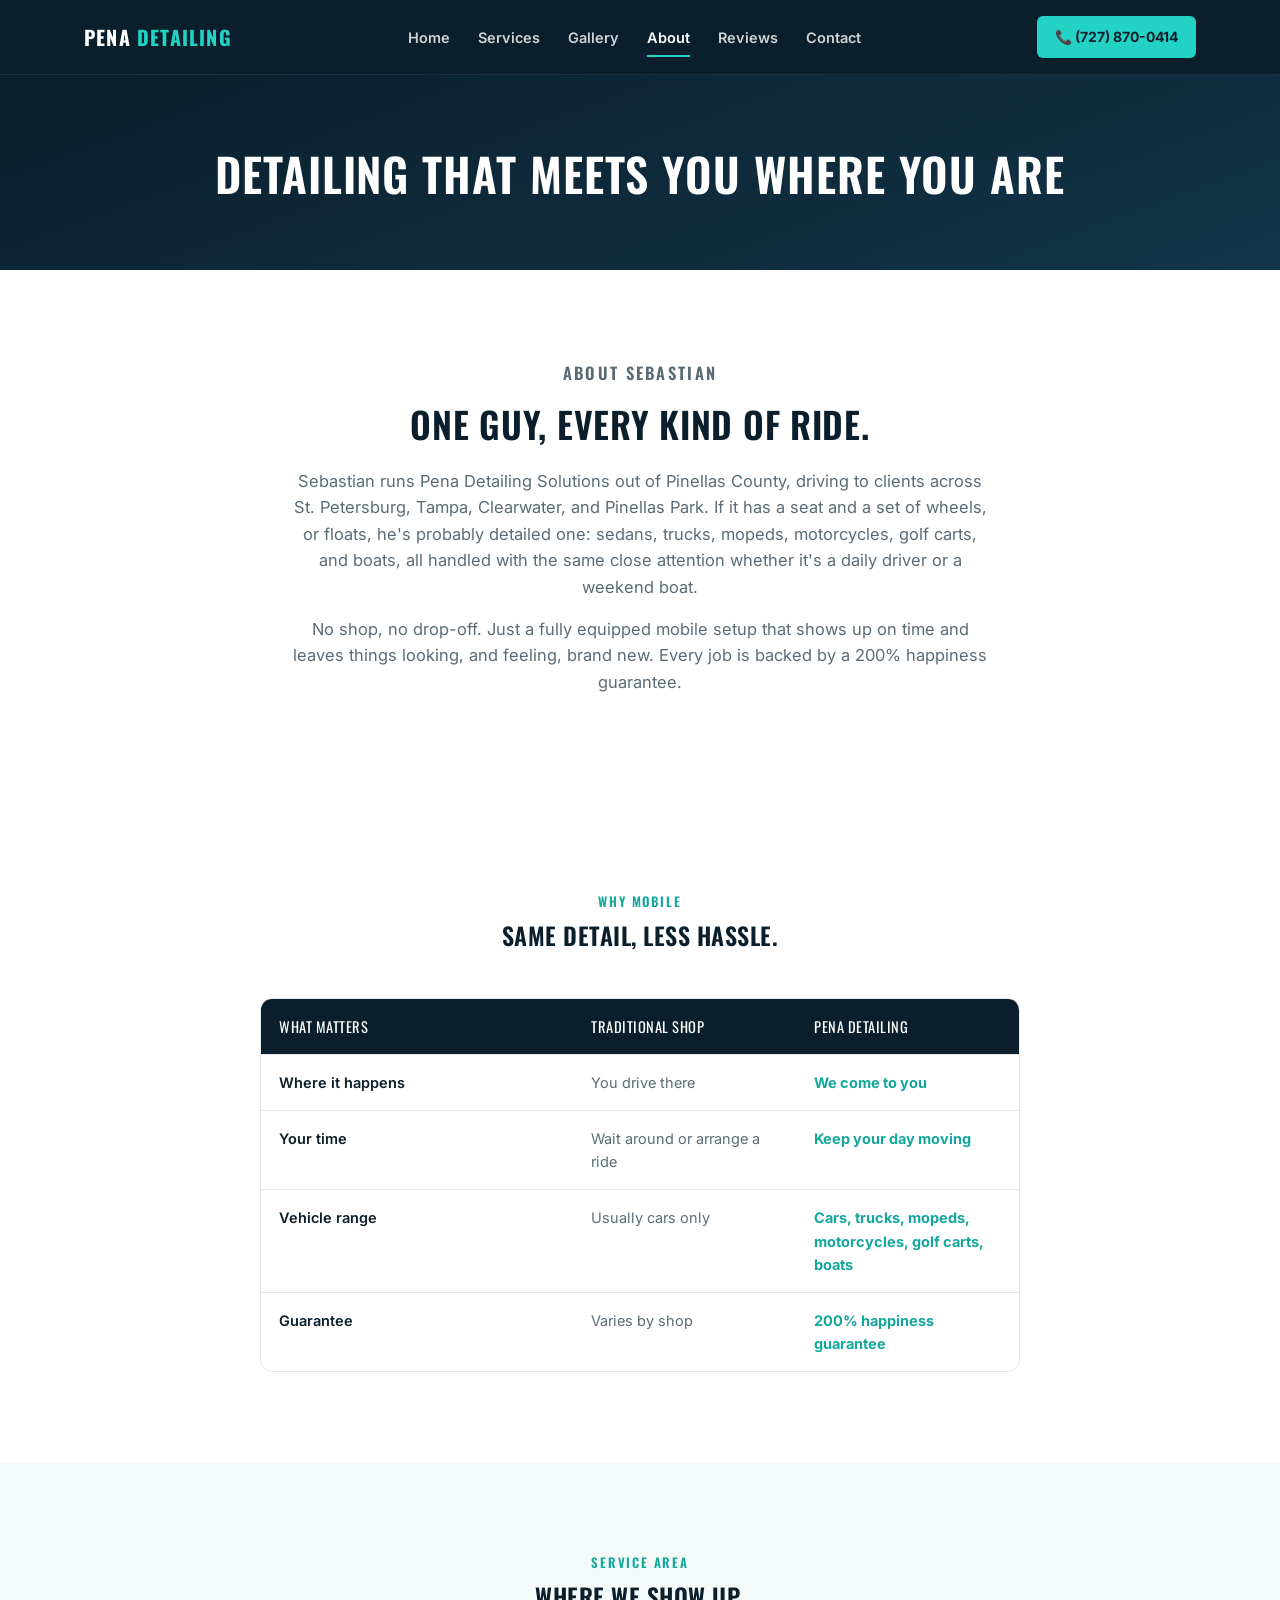
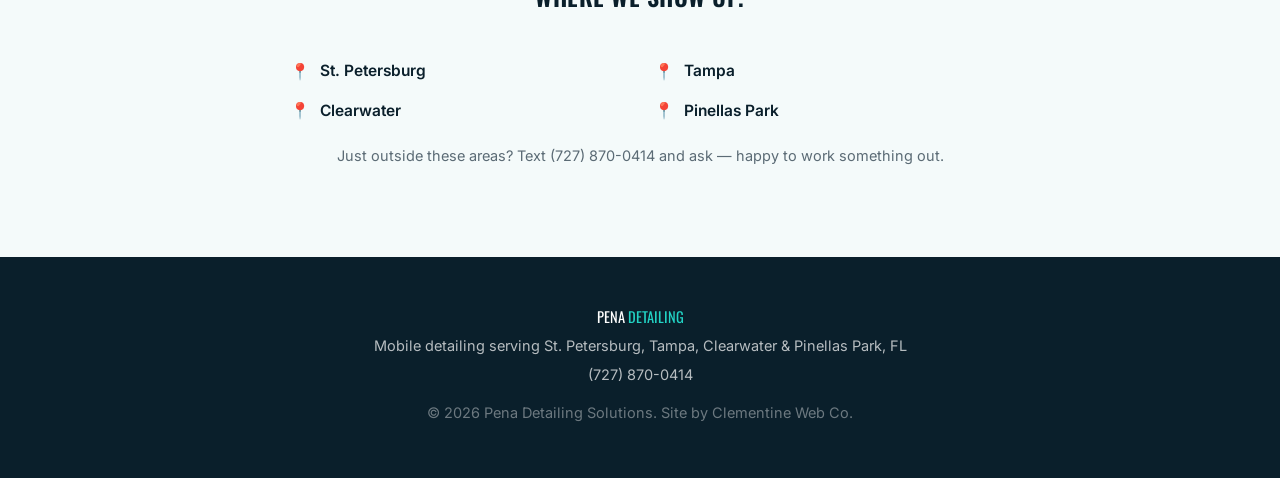
==== about.html @ 32591153 "Rebuild as full multi-page site with instant estimate tool Raised the bar since Sebastian already ha" ====
<!DOCTYPE html>
<html lang="en">
<head>
  <meta charset="UTF-8">
  <meta name="viewport" content="width=device-width, initial-scale=1.0">
  <title>About Sebastian | Pena Detailing Solutions</title>
  <meta name="description" content="Mobile detailing across Pinellas County — cars, trucks, mopeds, motorcycles, golf carts, and boats, detailed wherever they sit.">

  <link rel="icon" href="data:,">
  <link rel="preconnect" href="https://fonts.googleapis.com">
  <link rel="preconnect" href="https://fonts.gstatic.com" crossorigin>
  <link href="https://fonts.googleapis.com/css2?family=Oswald:wght@500;600;700&family=Inter:wght@400;500;600;700&display=swap" rel="stylesheet">
  <link rel="stylesheet" href="styles.css">
</head>
<body>

  <header class="nav">
    <div class="nav__inner">
      <a href="index.html" class="nav__logo">PENA <span>DETAILING</span></a>
      <nav class="nav__links" id="navLinks">
        <a href="index.html">Home</a>
        <a href="services.html">Services</a>
        <a href="gallery.html">Gallery</a>
        <a href="about.html">About</a>
        <a href="reviews.html">Reviews</a>
        <a href="contact.html">Contact</a>
      </nav>
      <a href="tel:7278700414" class="btn btn--nav nav__cta">📞 (727) 870-0414</a>
      <button class="nav__toggle" id="navToggle" aria-label="Toggle menu" aria-expanded="false">☰</button>
    </div>
  </header>

  <main>

    <section class="page-hero">
      <h1>Detailing That Meets You Where You Are</h1>
    </section>

    <section class="about reveal">
      <div class="about__inner">
        <p class="eyebrow">About Sebastian</p>
        <h2>One guy, every kind of ride.</h2>
        <p>Sebastian runs Pena Detailing Solutions out of Pinellas County, driving to clients across St. Petersburg, Tampa, Clearwater, and Pinellas Park. If it has a seat and a set of wheels, or floats, he's probably detailed one: sedans, trucks, mopeds, motorcycles, golf carts, and boats, all handled with the same close attention whether it's a daily driver or a weekend boat.</p>
        <p>No shop, no drop-off. Just a fully equipped mobile setup that shows up on time and leaves things looking, and feeling, brand new. Every job is backed by a 200% happiness guarantee.</p>
      </div>
    </section>

    <section class="services reveal">
      <div class="section__head">
        <p class="eyebrow">Why Mobile</p>
        <h2>Same detail, less hassle.</h2>
      </div>
      <div class="compare">
        <div class="compare-row head">
          <div>What matters</div>
          <div>Traditional shop</div>
          <div>Pena Detailing</div>
        </div>
        <div class="compare-row">
          <div>Where it happens</div>
          <div>You drive there</div>
          <div>We come to you</div>
        </div>
        <div class="compare-row">
          <div>Your time</div>
          <div>Wait around or arrange a ride</div>
          <div>Keep your day moving</div>
        </div>
        <div class="compare-row">
          <div>Vehicle range</div>
          <div>Usually cars only</div>
          <div>Cars, trucks, mopeds, motorcycles, golf carts, boats</div>
        </div>
        <div class="compare-row">
          <div>Guarantee</div>
          <div>Varies by shop</div>
          <div>200% happiness guarantee</div>
        </div>
      </div>
    </section>

    <section class="how reveal">
      <div class="section__head">
        <p class="eyebrow">Service Area</p>
        <h2>Where we show up.</h2>
      </div>
      <div class="area-grid">
        <div class="area-item"><span class="pin">📍</span> St. Petersburg</div>
        <div class="area-item"><span class="pin">📍</span> Tampa</div>
        <div class="area-item"><span class="pin">📍</span> Clearwater</div>
        <div class="area-item"><span class="pin">📍</span> Pinellas Park</div>
      </div>
      <p style="text-align:center; margin-top:20px; color:var(--muted); font-size:14.5px;">Just outside these areas? Text (727) 870-0414 and ask — happy to work something out.</p>
    </section>

  </main>

  <footer class="footer">
    <div class="footer__inner">
      <p class="footer__logo">PENA <span>DETAILING</span></p>
      <p>Mobile detailing serving St. Petersburg, Tampa, Clearwater &amp; Pinellas Park, FL</p>
      <p><a href="tel:7278700414">(727) 870-0414</a></p>
      <p class="footer__fine">© 2026 Pena Detailing Solutions. Site by Clementine Web Co.</p>
    </div>
  </footer>

  <a href="tel:7278700414" class="sticky-call">📞 Call or Text (727) 870-0414</a>

  <script src="script.js"></script>
</body>
</html>
---- styles.css ----
:root {
  --navy: #0A1F2B;
  --navy-2: #0F2C3D;
  --navy-3: #123449;
  --aqua: #22D3C5;
  --aqua-dark: #14A89D;
  --white: #FFFFFF;
  --ink: #0A1F2B;
  --muted: #5B6B75;
  --line: rgba(10, 31, 43, 0.1);

  --font-display: 'Oswald', sans-serif;
  --font-body: 'Inter', sans-serif;
}

* { box-sizing: border-box; margin: 0; padding: 0; }

html { scroll-behavior: smooth; }

body {
  font-family: var(--font-body);
  color: var(--ink);
  background: var(--white);
  line-height: 1.6;
  -webkit-font-smoothing: antialiased;
}

h1, h2, h3 {
  font-family: var(--font-display);
  font-weight: 600;
  text-transform: uppercase;
  letter-spacing: 0.02em;
  line-height: 1.15;
}

a { color: inherit; text-decoration: none; }

.eyebrow {
  font-family: var(--font-display);
  font-weight: 600;
  letter-spacing: 0.14em;
  text-transform: uppercase;
  font-size: 13px;
  color: var(--aqua-dark);
  margin-bottom: 10px;
}

.section__head { max-width: 640px; margin: 0 auto 48px; text-align: center; }
.section__sub { color: var(--muted); font-size: 16px; margin-top: 12px; }
.placeholder-flag { font-style: italic; opacity: 0.85; }

/* Buttons */
.btn {
  display: inline-flex;
  align-items: center;
  justify-content: center;
  gap: 8px;
  padding: 14px 26px;
  border-radius: 6px;
  font-weight: 700;
  font-size: 15px;
  transition: transform 0.15s ease, box-shadow 0.15s ease, background 0.15s ease;
  white-space: nowrap;
}
.btn--primary { background: var(--aqua); color: var(--navy); }
.btn--primary:hover { background: var(--aqua-dark); transform: translateY(-1px); }
.btn--ghost { background: transparent; color: var(--white); border: 1.5px solid rgba(255,255,255,0.5); }
.btn--ghost:hover { border-color: var(--white); }
.btn--large { padding: 18px 32px; font-size: 17px; width: 100%; }
.btn--nav { background: var(--aqua); color: var(--navy); padding: 10px 18px; font-size: 14px; }
.btn--nav:hover { background: var(--aqua-dark); }

/* Nav */
.nav {
  position: sticky; top: 0; z-index: 100;
  background: var(--navy);
  border-bottom: 1px solid rgba(255,255,255,0.08);
}
.nav__inner {
  max-width: 1160px; margin: 0 auto; padding: 16px 24px;
  display: flex; align-items: center; justify-content: space-between; gap: 24px;
}
.nav__logo {
  font-family: var(--font-display); font-weight: 700; letter-spacing: 0.06em;
  color: var(--white); font-size: 20px;
}
.nav__logo span { color: var(--aqua); }
.nav__links { display: flex; gap: 28px; font-weight: 600; font-size: 14.5px; }
.nav__links a { color: rgba(255,255,255,0.8); position: relative; padding: 4px 0; }
.nav__links a:hover { color: var(--white); }
.nav__links a.is-active { color: var(--white); }
.nav__links a.is-active::after {
  content: ''; position: absolute; left: 0; right: 0; bottom: -4px; height: 2px; background: var(--aqua);
}
.nav__toggle {
  display: none; background: none; border: none; color: var(--white); font-size: 26px;
  line-height: 1; cursor: pointer;
}

@media (max-width: 820px) {
  .nav__links {
    position: absolute; top: 100%; left: 0; right: 0; background: var(--navy);
    flex-direction: column; gap: 0; max-height: 0; overflow: hidden;
    transition: max-height 0.25s ease; border-bottom: 1px solid rgba(255,255,255,0.08);
  }
  .nav__links.open { max-height: 320px; }
  .nav__links a { padding: 16px 24px; border-top: 1px solid rgba(255,255,255,0.06); }
  .nav__toggle { display: block; }
  .nav__cta { display: none; }
}

/* Mobile sticky call bar */
.sticky-call {
  display: none;
}
@media (max-width: 820px) {
  .sticky-call {
    display: flex; position: fixed; bottom: 0; left: 0; right: 0; z-index: 90;
    background: var(--aqua); color: var(--navy); padding: 14px;
    align-items: center; justify-content: center; gap: 8px;
    font-family: var(--font-display); font-weight: 600; letter-spacing: 0.03em;
    box-shadow: 0 -6px 20px rgba(0,0,0,0.15);
  }
  body { padding-bottom: 58px; }
}

/* Hero */
.hero {
  background: linear-gradient(160deg, var(--navy) 0%, var(--navy-3) 100%);
  color: var(--white);
  padding: 100px 24px 90px;
  text-align: center;
}
.hero__inner { max-width: 780px; margin: 0 auto; }
.hero h1 { font-size: clamp(34px, 5.5vw, 58px); margin-bottom: 20px; }
.hero__sub { font-size: 18px; color: rgba(255,255,255,0.78); max-width: 620px; margin: 0 auto 34px; }
.hero__actions { display: flex; gap: 16px; justify-content: center; flex-wrap: wrap; margin-bottom: 26px; }
.hero__note { font-size: 14px; color: rgba(255,255,255,0.55); }

/* Services */
.services { padding: 90px 24px; max-width: 1160px; margin: 0 auto; }
.service-grid {
  display: grid; grid-template-columns: repeat(3, 1fr); gap: 24px;
}
.service-card {
  border: 1px solid var(--line); border-radius: 10px; padding: 32px 26px;
  transition: box-shadow 0.15s ease, transform 0.15s ease;
}
.service-card:hover { box-shadow: 0 12px 32px rgba(10,31,43,0.08); transform: translateY(-3px); }
.service-card__icon { font-size: 32px; display: block; margin-bottom: 14px; }
.service-card h3 { font-size: 20px; margin-bottom: 10px; }
.service-card p { color: var(--muted); font-size: 15px; margin-bottom: 14px; }
.service-card__price {
  font-family: var(--font-display); font-weight: 600; color: var(--aqua-dark);
  font-size: 18px; margin: 0; text-transform: none; letter-spacing: 0;
}

@media (max-width: 860px) {
  .service-grid { grid-template-columns: repeat(2, 1fr); }
}
@media (max-width: 560px) {
  .service-grid { grid-template-columns: 1fr; }
}

/* How it works */
.how { background: #F4FAFA; padding: 90px 24px; }
.how-grid {
  max-width: 1000px; margin: 0 auto;
  display: grid; grid-template-columns: repeat(3, 1fr); gap: 36px; text-align: center;
}
.how-step__num {
  display: inline-block; font-family: var(--font-display); font-size: 15px;
  color: var(--white); background: var(--navy); border-radius: 50%;
  width: 36px; height: 36px; line-height: 36px; margin-bottom: 16px;
}
.how-step h3 { font-size: 19px; margin-bottom: 10px; }
.how-step p { color: var(--muted); font-size: 15px; }

@media (max-width: 720px) {
  .how-grid { grid-template-columns: 1fr; }
}

/* Gallery */
.gallery { padding: 90px 24px; max-width: 1160px; margin: 0 auto; }
.gallery-grid { display: grid; grid-template-columns: repeat(4, 1fr); gap: 18px; }
.gallery-tile {
  aspect-ratio: 4/5; border-radius: 10px;
  background: repeating-linear-gradient(135deg, var(--navy-2), var(--navy-2) 12px, var(--navy-3) 12px, var(--navy-3) 24px);
  display: flex; align-items: flex-end; padding: 16px;
}
.gallery-tile span {
  color: rgba(255,255,255,0.75); font-size: 13px; font-weight: 600;
  background: rgba(10,31,43,0.55); padding: 6px 10px; border-radius: 4px;
}

@media (max-width: 860px) {
  .gallery-grid { grid-template-columns: repeat(2, 1fr); }
}

/* Reviews */
.reviews { background: var(--navy); color: var(--white); padding: 90px 24px; }
.reviews .section__sub { color: rgba(255,255,255,0.7); }
.rating-row {
  display: flex; gap: 14px; justify-content: center; flex-wrap: wrap; margin-bottom: 48px;
}
.rating-pill {
  border: 1px solid rgba(255,255,255,0.2); border-radius: 999px;
  padding: 10px 20px; font-size: 14px; color: rgba(255,255,255,0.85);
}
.rating-pill strong { color: var(--aqua); margin-right: 6px; }
.review-grid {
  max-width: 1100px; margin: 0 auto;
  display: grid; grid-template-columns: repeat(3, 1fr); gap: 24px;
}
.review {
  background: rgba(255,255,255,0.05); border: 1px solid rgba(255,255,255,0.1);
  border-radius: 10px; padding: 28px;
}
.review--featured { border-color: var(--aqua); background: rgba(34,211,197,0.08); }
.review p { font-size: 15.5px; margin-bottom: 16px; color: rgba(255,255,255,0.9); }
.review cite { font-size: 13.5px; color: rgba(255,255,255,0.55); font-style: normal; }

@media (max-width: 860px) {
  .review-grid { grid-template-columns: 1fr; }
}

/* About */
.about { padding: 90px 24px; }
.about__inner { max-width: 700px; margin: 0 auto; text-align: center; }
.about h2 { margin-bottom: 24px; font-size: clamp(26px, 4vw, 36px); }
.about p { color: var(--muted); font-size: 16.5px; margin-bottom: 16px; }

/* Contact */
.contact { background: #F4FAFA; padding: 90px 24px; }
.contact__inner { max-width: 720px; margin: 0 auto; text-align: center; }
.contact__grid { display: flex; flex-direction: column; gap: 24px; align-items: center; margin-top: 36px; }

.quote-form {
  width: 100%; max-width: 480px; text-align: left;
  background: var(--white); border: 1px solid var(--line); border-radius: 10px;
  padding: 28px; display: flex; flex-direction: column; gap: 14px;
}
.form-row { display: flex; gap: 12px; }
.quote-form input, .quote-form select, .quote-form textarea {
  width: 100%; padding: 12px 14px; border: 1px solid var(--line); border-radius: 6px;
  font-family: var(--font-body); font-size: 15px; color: var(--ink);
}
.quote-form input:focus, .quote-form select:focus, .quote-form textarea:focus {
  outline: none; border-color: var(--aqua-dark);
}
.form-note { font-size: 12.5px; color: var(--muted); text-align: center; }

@media (max-width: 520px) {
  .form-row { flex-direction: column; }
}

/* Footer */
.footer { background: var(--navy); color: rgba(255,255,255,0.7); padding: 48px 24px; text-align: center; }
.footer__logo { font-family: var(--font-display); font-size: 20px; color: var(--white); margin-bottom: 12px; }
.footer__logo span { color: var(--aqua); }
.footer p { margin-bottom: 6px; font-size: 14.5px; }
.footer__fine { font-size: 12.5px; color: rgba(255,255,255,0.4); margin-top: 14px; }

/* Scroll reveal */
.reveal { opacity: 0; transform: translateY(18px); transition: opacity 0.6s ease, transform 0.6s ease; }
.reveal.is-visible { opacity: 1; transform: none; }

/* Interior page hero (Services / Gallery / About / Reviews / Contact) */
.page-hero {
  background: linear-gradient(160deg, var(--navy) 0%, var(--navy-3) 100%);
  color: var(--white); padding: 72px 24px 56px; text-align: center;
}
.page-hero h1 { font-size: clamp(30px, 4.5vw, 46px); margin-bottom: 14px; }
.page-hero p { color: rgba(255,255,255,0.75); max-width: 560px; margin: 0 auto; font-size: 16.5px; }

/* Home page section links ("See all X") */
.section__link {
  display: inline-block; margin-top: 8px; font-weight: 700; font-size: 14.5px;
  color: var(--aqua-dark); border-bottom: 2px solid transparent;
}
.section__link:hover { border-color: var(--aqua-dark); }

/* Trust badges row (home hero) */
.badge-row { display: flex; gap: 12px; justify-content: center; flex-wrap: wrap; margin-top: 10px; }
.badge-pill {
  border: 1px solid rgba(255,255,255,0.25); border-radius: 999px; padding: 8px 16px;
  font-size: 13.5px; color: rgba(255,255,255,0.85);
}
.badge-pill strong { color: var(--aqua); }

/* Vehicle icon strip (home) */
.vehicle-strip {
  max-width: 1000px; margin: 0 auto; display: flex; justify-content: center;
  gap: 10px; flex-wrap: wrap;
}
.vehicle-chip {
  display: flex; align-items: center; gap: 8px; border: 1px solid var(--line);
  border-radius: 999px; padding: 10px 18px; font-weight: 600; font-size: 14.5px;
  background: var(--white);
}
.vehicle-chip span.emoji { font-size: 18px; }

/* Instant estimate widget */
.estimator {
  max-width: 620px; margin: 40px auto 0; background: var(--white);
  border: 1px solid var(--line); border-radius: 14px; padding: 32px;
  box-shadow: 0 20px 50px rgba(10,31,43,0.08);
}
.estimator h3 { font-size: 19px; margin-bottom: 6px; text-transform: none; letter-spacing: 0; }
.estimator__sub { color: var(--muted); font-size: 14.5px; margin-bottom: 20px; }
.estimator__row { display: flex; gap: 12px; flex-wrap: wrap; }
.estimator select, .estimator input {
  flex: 1; min-width: 160px; padding: 12px 14px; border: 1px solid var(--line);
  border-radius: 6px; font-family: var(--font-body); font-size: 15px; color: var(--ink);
}
.estimator__result {
  margin-top: 18px; padding: 18px; border-radius: 8px; background: #F4FAFA;
  border: 1px dashed var(--aqua-dark); font-size: 15px; min-height: 24px;
}
.estimator__result strong { font-family: var(--font-display); color: var(--aqua-dark); font-size: 20px; }

@media (max-width: 480px) {
  .estimator__row { flex-direction: column; }
}

/* Why mobile comparison table */
.compare { max-width: 760px; margin: 0 auto; border: 1px solid var(--line); border-radius: 12px; overflow: hidden; }
.compare-row { display: grid; grid-template-columns: 1.4fr 1fr 1fr; }
.compare-row + .compare-row { border-top: 1px solid var(--line); }
.compare-row > div { padding: 16px 18px; font-size: 14.5px; }
.compare-row.head { background: var(--navy); color: var(--white); font-family: var(--font-display); text-transform: uppercase; letter-spacing: 0.04em; font-size: 13px; }
.compare-row:not(.head) > div:first-child { font-weight: 600; color: var(--ink); }
.compare-row:not(.head) > div:nth-child(2) { color: var(--muted); }
.compare-row:not(.head) > div:nth-child(3) { color: var(--aqua-dark); font-weight: 700; }

@media (max-width: 620px) {
  .compare-row { grid-template-columns: 1fr; }
  .compare-row.head { display: none; }
  .compare-row:not(.head) { padding: 14px 18px 4px; display: block; }
  .compare-row:not(.head) > div { padding: 4px 0; }
  .compare-row:not(.head) > div:nth-child(2)::before { content: 'Traditional shop: '; font-weight: 600; color: var(--ink); }
  .compare-row:not(.head) > div:nth-child(3)::before { content: 'Pena Detailing: '; font-weight: 600; color: var(--ink); }
}

/* Service area list */
.area-grid {
  max-width: 700px; margin: 0 auto; display: grid; grid-template-columns: repeat(2, 1fr);
  gap: 14px 28px;
}
.area-item { display: flex; align-items: center; gap: 10px; font-weight: 600; font-size: 15.5px; }
.area-item .pin { color: var(--aqua-dark); font-size: 16px; }

@media (max-width: 520px) {
  .area-grid { grid-template-columns: 1fr; }
}

/* Services page: package rows */
.package {
  max-width: 900px; margin: 0 auto 20px; border: 1px solid var(--line); border-radius: 10px;
  padding: 26px 30px; display: flex; justify-content: space-between; align-items: center; gap: 20px; flex-wrap: wrap;
}
.package h3 { font-size: 19px; margin-bottom: 6px; text-transform: none; letter-spacing: 0; }
.package p { color: var(--muted); font-size: 14.5px; max-width: 480px; }
.package__price { font-family: var(--font-display); color: var(--aqua-dark); font-size: 22px; white-space: nowrap; }

/* FAQ */
.faq { max-width: 720px; margin: 0 auto; }
.faq-item { border-bottom: 1px solid var(--line); padding: 20px 0; }
.faq-item h3 { font-size: 16.5px; text-transform: none; letter-spacing: 0; margin-bottom: 8px; }
.faq-item p { color: var(--muted); font-size: 15px; }

/* Gallery page grouping */
.gallery-group-label {
  font-family: var(--font-display); text-transform: uppercase; letter-spacing: 0.06em;
  font-size: 14px; color: var(--muted); margin: 40px 0 16px; text-align: center;
}
.gallery-tile.has-video::before {
  content: '▶'; position: absolute; margin: auto; inset: 0; width: 44px; height: 44px;
  background: var(--aqua); color: var(--navy); border-radius: 50%; display: flex;
  align-items: center; justify-content: center; font-size: 15px;
}
.gallery-tile { position: relative; }
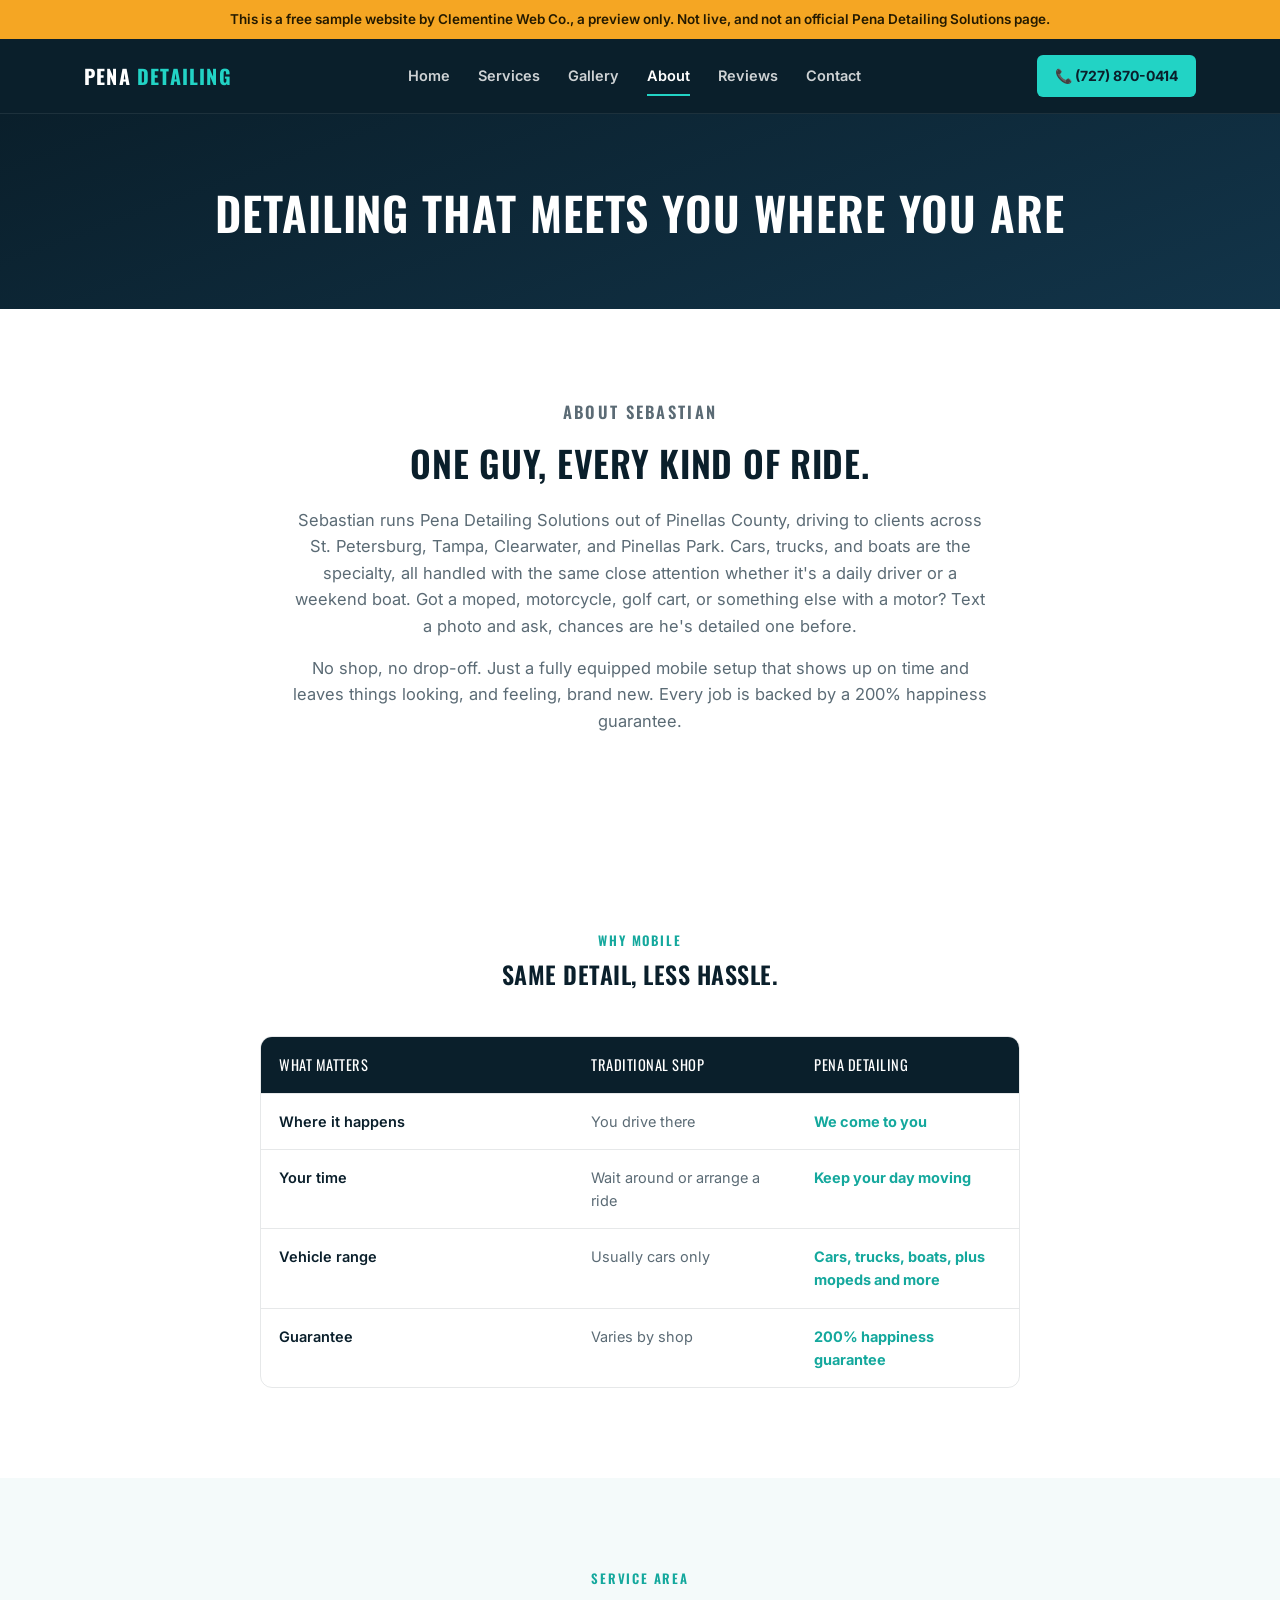
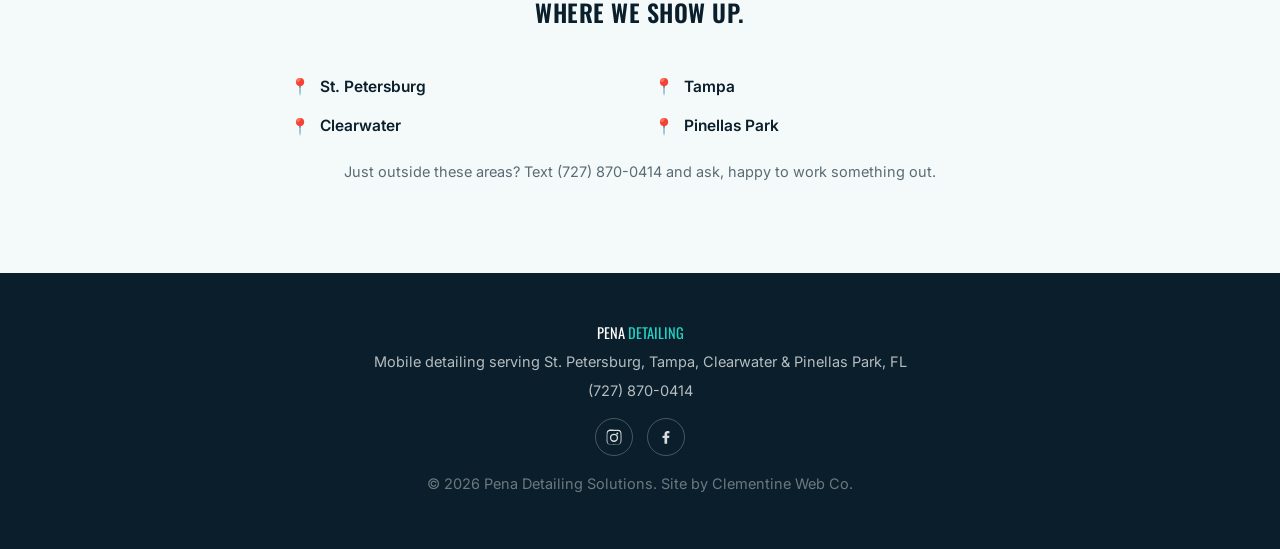
==== commit c64cb6f2: "Polish pass: real socials, bigger reviews, honest vehicle framing, no-email contact - Footer Instagr" ====
--- a/about.html
+++ b/about.html
@@ -4,7 +4,7 @@
   <meta charset="UTF-8">
   <meta name="viewport" content="width=device-width, initial-scale=1.0">
   <title>About Sebastian | Pena Detailing Solutions</title>
-  <meta name="description" content="Mobile detailing across Pinellas County — cars, trucks, mopeds, motorcycles, golf carts, and boats, detailed wherever they sit.">
+  <meta name="description" content="Mobile detailing across Pinellas County. Cars, trucks, and boats are the specialty, plus mopeds, motorcycles, golf carts, and more.">
 
   <link rel="icon" href="data:,">
   <link rel="preconnect" href="https://fonts.googleapis.com">
@@ -14,6 +14,7 @@
 </head>
 <body>
 
+  <div class="preview-banner">This is a free sample website by Clementine Web Co., a preview only. Not live, and not an official Pena Detailing Solutions page.</div>
   <header class="nav">
     <div class="nav__inner">
       <a href="index.html" class="nav__logo">PENA <span>DETAILING</span></a>
@@ -40,7 +41,7 @@
       <div class="about__inner">
         <p class="eyebrow">About Sebastian</p>
         <h2>One guy, every kind of ride.</h2>
-        <p>Sebastian runs Pena Detailing Solutions out of Pinellas County, driving to clients across St. Petersburg, Tampa, Clearwater, and Pinellas Park. If it has a seat and a set of wheels, or floats, he's probably detailed one: sedans, trucks, mopeds, motorcycles, golf carts, and boats, all handled with the same close attention whether it's a daily driver or a weekend boat.</p>
+        <p>Sebastian runs Pena Detailing Solutions out of Pinellas County, driving to clients across St. Petersburg, Tampa, Clearwater, and Pinellas Park. Cars, trucks, and boats are the specialty, all handled with the same close attention whether it's a daily driver or a weekend boat. Got a moped, motorcycle, golf cart, or something else with a motor? Text a photo and ask, chances are he's detailed one before.</p>
         <p>No shop, no drop-off. Just a fully equipped mobile setup that shows up on time and leaves things looking, and feeling, brand new. Every job is backed by a 200% happiness guarantee.</p>
       </div>
     </section>
@@ -69,7 +70,7 @@
         <div class="compare-row">
           <div>Vehicle range</div>
           <div>Usually cars only</div>
-          <div>Cars, trucks, mopeds, motorcycles, golf carts, boats</div>
+          <div>Cars, trucks, boats, plus mopeds and more</div>
         </div>
         <div class="compare-row">
           <div>Guarantee</div>
@@ -90,7 +91,7 @@
         <div class="area-item"><span class="pin">📍</span> Clearwater</div>
         <div class="area-item"><span class="pin">📍</span> Pinellas Park</div>
       </div>
-      <p style="text-align:center; margin-top:20px; color:var(--muted); font-size:14.5px;">Just outside these areas? Text (727) 870-0414 and ask — happy to work something out.</p>
+      <p style="text-align:center; margin-top:20px; color:var(--muted); font-size:14.5px;">Just outside these areas? Text (727) 870-0414 and ask, happy to work something out.</p>
     </section>
 
   </main>
@@ -100,6 +101,14 @@
       <p class="footer__logo">PENA <span>DETAILING</span></p>
       <p>Mobile detailing serving St. Petersburg, Tampa, Clearwater &amp; Pinellas Park, FL</p>
       <p><a href="tel:7278700414">(727) 870-0414</a></p>
+      <div class="footer__social">
+        <a href="https://www.instagram.com/penasolutionsdetailing/" target="_blank" rel="noopener" aria-label="Instagram">
+          <svg viewBox="0 0 24 24"><path d="M12 2.2c3.2 0 3.6 0 4.8.1 1.2.1 1.9.2 2.4.4.6.2 1 .5 1.4.9.4.4.7.8.9 1.4.2.5.3 1.2.4 2.4.1 1.2.1 1.6.1 4.8s0 3.6-.1 4.8c-.1 1.2-.2 1.9-.4 2.4-.2.6-.5 1-.9 1.4-.4.4-.8.7-1.4.9-.5.2-1.2.3-2.4.4-1.2.1-1.6.1-4.8.1s-3.6 0-4.8-.1c-1.2-.1-1.9-.2-2.4-.4-.6-.2-1-.5-1.4-.9-.4-.4-.7-.8-.9-1.4-.2-.5-.3-1.2-.4-2.4C2.2 15.6 2.2 15.2 2.2 12s0-3.6.1-4.8c.1-1.2.2-1.9.4-2.4.2-.6.5-1 .9-1.4.4-.4.8-.7 1.4-.9.5-.2 1.2-.3 2.4-.4C8.4 2.2 8.8 2.2 12 2.2zm0 1.8c-3.1 0-3.5 0-4.7.1-1 .05-1.5.2-1.9.3-.5.2-.8.4-1.1.7-.3.3-.5.6-.7 1.1-.1.4-.3.9-.3 1.9-.1 1.2-.1 1.6-.1 4.7s0 3.5.1 4.7c.05 1 .2 1.5.3 1.9.2.5.4.8.7 1.1.3.3.6.5 1.1.7.4.1.9.3 1.9.3 1.2.1 1.6.1 4.7.1s3.5 0 4.7-.1c1-.05 1.5-.2 1.9-.3.5-.2.8-.4 1.1-.7.3-.3.5-.6.7-1.1.1-.4.3-.9.3-1.9.1-1.2.1-1.6.1-4.7s0-3.5-.1-4.7c-.05-1-.2-1.5-.3-1.9-.2-.5-.4-.8-.7-1.1-.3-.3-.6-.5-1.1-.7-.4-.1-.9-.3-1.9-.3-1.2-.1-1.6-.1-4.7-.1zm0 3.5a5.5 5.5 0 1 1 0 11 5.5 5.5 0 0 1 0-11zm0 1.8a3.7 3.7 0 1 0 0 7.4 3.7 3.7 0 0 0 0-7.4zm5.7-2a1.3 1.3 0 1 1-2.6 0 1.3 1.3 0 0 1 2.6 0z"/></svg>
+        </a>
+        <a href="https://www.facebook.com/people/Sebastian-Pena/100035307390961/" target="_blank" rel="noopener" aria-label="Facebook">
+          <svg viewBox="0 0 24 24"><path d="M13.5 21v-7.6h2.6l.4-3H13.5V8.4c0-.9.2-1.5 1.5-1.5h1.6V4.2C16.3 4.1 15.3 4 14.1 4c-2.4 0-4.1 1.5-4.1 4.2v2.2H7.4v3h2.6V21h3.5z"/></svg>
+        </a>
+      </div>
       <p class="footer__fine">© 2026 Pena Detailing Solutions. Site by Clementine Web Co.</p>
     </div>
   </footer>
--- a/styles.css
+++ b/styles.css
@@ -14,6 +14,13 @@
 }
 
 * { box-sizing: border-box; margin: 0; padding: 0; }
+
+/* Preview notice, remove this whole block when/if this becomes the real site */
+.preview-banner {
+  background: #F5A623; color: #241A00; text-align: center;
+  font-family: var(--font-body); font-weight: 600; font-size: 13.5px;
+  padding: 10px 16px; line-height: 1.4;
+}
 
 html { scroll-behavior: smooth; }
 
@@ -300,29 +307,6 @@
 }
 .vehicle-chip span.emoji { font-size: 18px; }
 
-/* Instant estimate widget */
-.estimator {
-  max-width: 620px; margin: 40px auto 0; background: var(--white);
-  border: 1px solid var(--line); border-radius: 14px; padding: 32px;
-  box-shadow: 0 20px 50px rgba(10,31,43,0.08);
-}
-.estimator h3 { font-size: 19px; margin-bottom: 6px; text-transform: none; letter-spacing: 0; }
-.estimator__sub { color: var(--muted); font-size: 14.5px; margin-bottom: 20px; }
-.estimator__row { display: flex; gap: 12px; flex-wrap: wrap; }
-.estimator select, .estimator input {
-  flex: 1; min-width: 160px; padding: 12px 14px; border: 1px solid var(--line);
-  border-radius: 6px; font-family: var(--font-body); font-size: 15px; color: var(--ink);
-}
-.estimator__result {
-  margin-top: 18px; padding: 18px; border-radius: 8px; background: #F4FAFA;
-  border: 1px dashed var(--aqua-dark); font-size: 15px; min-height: 24px;
-}
-.estimator__result strong { font-family: var(--font-display); color: var(--aqua-dark); font-size: 20px; }
-
-@media (max-width: 480px) {
-  .estimator__row { flex-direction: column; }
-}
-
 /* Why mobile comparison table */
 .compare { max-width: 760px; margin: 0 auto; border: 1px solid var(--line); border-radius: 12px; overflow: hidden; }
 .compare-row { display: grid; grid-template-columns: 1.4fr 1fr 1fr; }
@@ -380,3 +364,73 @@
   align-items: center; justify-content: center; font-size: 15px;
 }
 .gallery-tile { position: relative; }
+
+/* Footer social icons */
+.footer__social { display: flex; gap: 14px; justify-content: center; margin: 16px 0; }
+.footer__social a {
+  width: 38px; height: 38px; border-radius: 50%; border: 1px solid rgba(255,255,255,0.25);
+  display: flex; align-items: center; justify-content: center; transition: border-color 0.15s ease, background 0.15s ease;
+}
+.footer__social a:hover { border-color: var(--aqua); background: rgba(34,211,197,0.1); }
+.footer__social svg { width: 18px; height: 18px; fill: rgba(255,255,255,0.85); }
+
+/* Why Choose / differentiators */
+.why-grid {
+  max-width: 1100px; margin: 0 auto; display: grid; grid-template-columns: repeat(4, 1fr); gap: 22px;
+}
+.why-card {
+  text-align: center; padding: 30px 20px; border-radius: 10px; background: rgba(255,255,255,0.04);
+  border: 1px solid rgba(255,255,255,0.1);
+}
+.why-card__icon { font-size: 30px; display: block; margin-bottom: 14px; }
+.why-card h3 { font-size: 17px; margin-bottom: 8px; text-transform: none; letter-spacing: 0; color: var(--white); }
+.why-card p { font-size: 14px; color: rgba(255,255,255,0.65); }
+
+@media (max-width: 900px) { .why-grid { grid-template-columns: repeat(2, 1fr); } }
+@media (max-width: 520px) { .why-grid { grid-template-columns: 1fr; } }
+
+/* Big review stat block */
+.review-stat {
+  max-width: 720px; margin: 0 auto 48px; text-align: center;
+}
+.review-stat__number {
+  font-family: var(--font-display); font-size: clamp(56px, 8vw, 88px); color: var(--aqua);
+  line-height: 1;
+}
+.review-stat__stars { font-size: 22px; letter-spacing: 4px; margin: 10px 0; color: var(--aqua); }
+.review-stat__label { color: rgba(255,255,255,0.7); font-size: 15.5px; }
+.review-stat__breakdown {
+  display: flex; gap: 22px; justify-content: center; margin-top: 20px; flex-wrap: wrap;
+  font-size: 13.5px; color: rgba(255,255,255,0.55);
+}
+.review-stat__breakdown strong { color: rgba(255,255,255,0.9); }
+
+/* Review card avatars + stars */
+.review__top { display: flex; align-items: center; gap: 12px; margin-bottom: 14px; }
+.review__avatar {
+  width: 40px; height: 40px; border-radius: 50%; background: var(--aqua-dark); color: var(--navy);
+  display: flex; align-items: center; justify-content: center; font-family: var(--font-display);
+  font-weight: 700; font-size: 15px; flex-shrink: 0;
+}
+.review__meta cite { display: block; font-size: 13.5px; }
+.review__stars { color: var(--aqua); font-size: 13px; letter-spacing: 1px; }
+.review--featured .review__avatar { background: var(--aqua); }
+
+/* Scan-to-text QR card (desktop-friendly alternative to email) */
+.qr-card {
+  max-width: 320px; margin: 0 auto; background: var(--white); border: 1px solid var(--line);
+  border-radius: 14px; padding: 26px; text-align: center; box-shadow: 0 20px 50px rgba(10,31,43,0.08);
+}
+.qr-card img { width: 160px; height: 160px; margin: 0 auto 14px; display: block; }
+.qr-card h3 { font-size: 16.5px; text-transform: none; letter-spacing: 0; margin-bottom: 6px; }
+.qr-card p { color: var(--muted); font-size: 13.5px; }
+
+.phone-copy {
+  display: inline-flex; align-items: center; gap: 10px; margin-top: 8px;
+}
+.phone-copy button {
+  border: 1px solid var(--line); background: var(--white); border-radius: 6px;
+  padding: 6px 12px; font-size: 13px; font-weight: 600; color: var(--aqua-dark); cursor: pointer;
+}
+.phone-copy button:hover { border-color: var(--aqua-dark); }
+.phone-copy button.copied { color: var(--aqua-dark); border-color: var(--aqua-dark); }
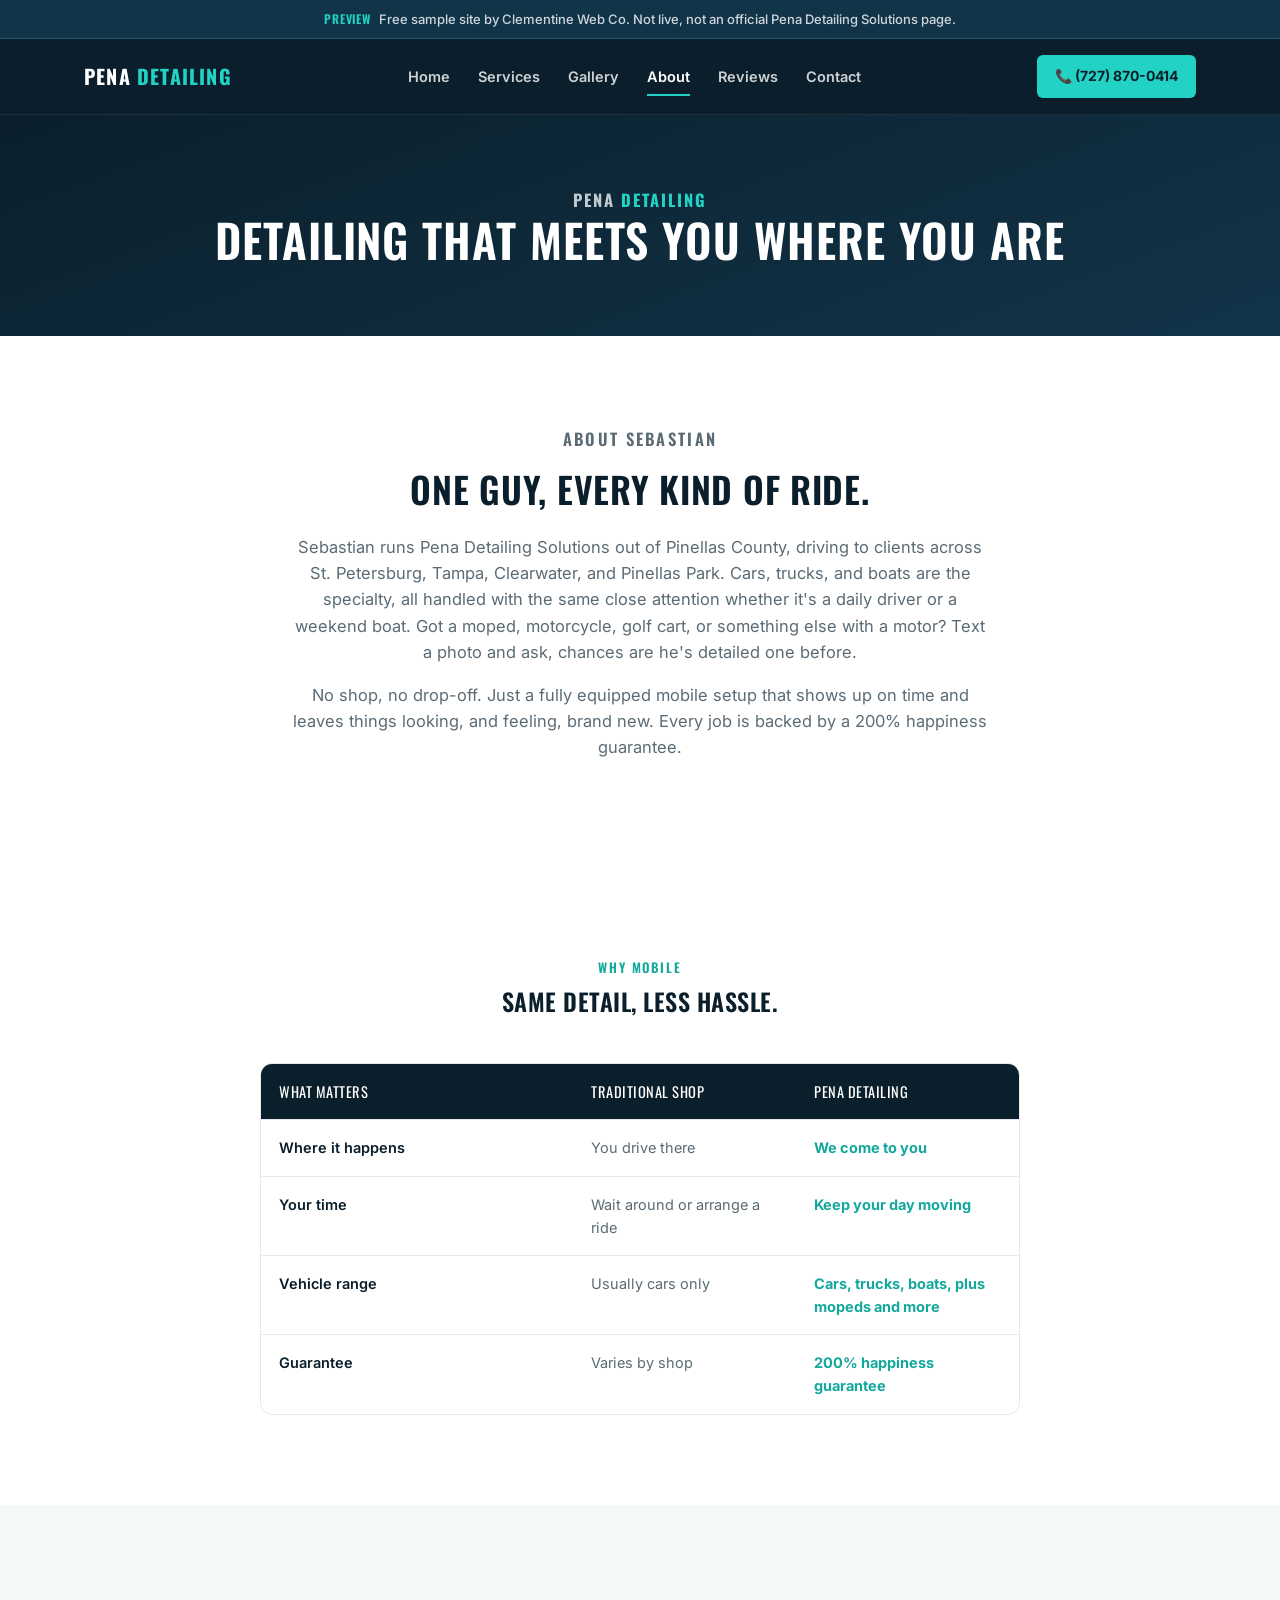
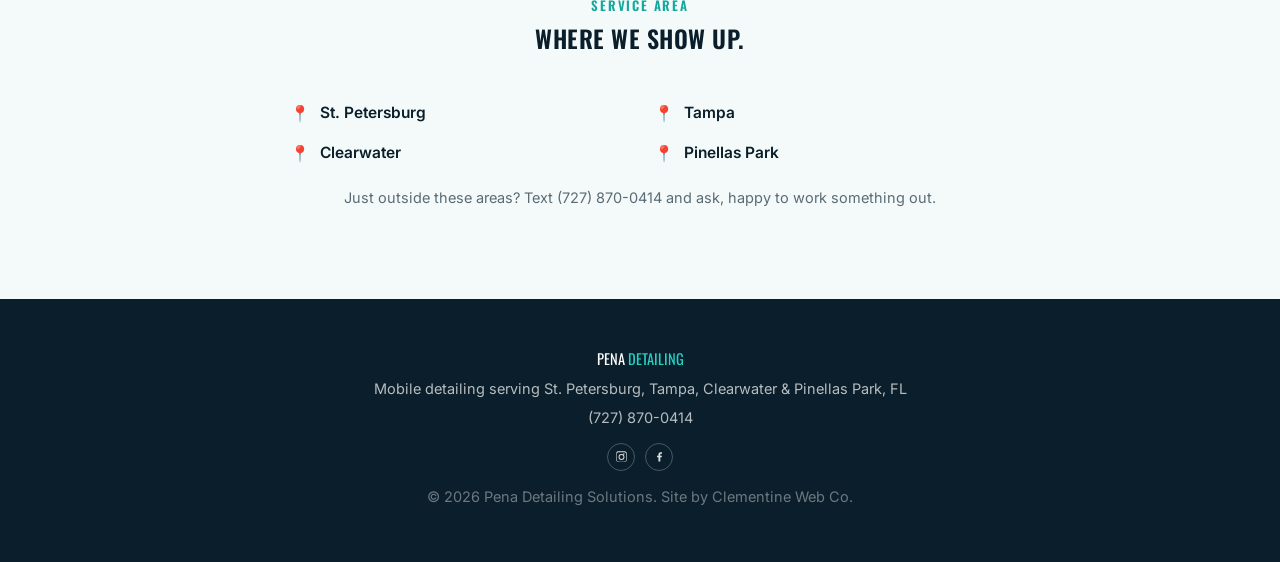
==== commit 810ed95c: "Brand prominence, one-time review popup, cleanup, mobile polish - Big PENA DETAILING wordmark in the" ====
--- a/about.html
+++ b/about.html
@@ -14,7 +14,7 @@
 </head>
 <body>
 
-  <div class="preview-banner">This is a free sample website by Clementine Web Co., a preview only. Not live, and not an official Pena Detailing Solutions page.</div>
+  <div class="preview-banner"><strong>Preview</strong>Free sample site by Clementine Web Co. Not live, not an official Pena Detailing Solutions page.</div>
   <header class="nav">
     <div class="nav__inner">
       <a href="index.html" class="nav__logo">PENA <span>DETAILING</span></a>
@@ -34,6 +34,7 @@
   <main>
 
     <section class="page-hero">
+      <p class="page-hero__brand">PENA <span>DETAILING</span></p>
       <h1>Detailing That Meets You Where You Are</h1>
     </section>
 
@@ -91,7 +92,7 @@
         <div class="area-item"><span class="pin">📍</span> Clearwater</div>
         <div class="area-item"><span class="pin">📍</span> Pinellas Park</div>
       </div>
-      <p style="text-align:center; margin-top:20px; color:var(--muted); font-size:14.5px;">Just outside these areas? Text (727) 870-0414 and ask, happy to work something out.</p>
+      <p class="area-note">Just outside these areas? Text (727) 870-0414 and ask, happy to work something out.</p>
     </section>
 
   </main>
@@ -115,6 +116,14 @@
 
   <a href="tel:7278700414" class="sticky-call">📞 Call or Text (727) 870-0414</a>
 
+  <div class="promo-toast" id="promoToast">
+    <button class="promo-toast__close" id="promoToastClose" aria-label="Close">×</button>
+    <div class="promo-toast__stars">★★★★★</div>
+    <p>"Cleaned my moped and my Nissan Rogue, both came back looking brand new."</p>
+    <cite>Devin J., St. Petersburg</cite>
+    <a href="reviews.html" class="section__link">See all 24 reviews →</a>
+  </div>
+
   <script src="script.js"></script>
 </body>
 </html>
--- a/styles.css
+++ b/styles.css
@@ -17,9 +17,13 @@
 
 /* Preview notice, remove this whole block when/if this becomes the real site */
 .preview-banner {
-  background: #F5A623; color: #241A00; text-align: center;
-  font-family: var(--font-body); font-weight: 600; font-size: 13.5px;
-  padding: 10px 16px; line-height: 1.4;
+  background: var(--navy-3); color: rgba(255,255,255,0.8); text-align: center;
+  font-family: var(--font-body); font-weight: 500; font-size: 13px;
+  padding: 10px 16px; line-height: 1.4; border-bottom: 1px solid rgba(34,211,197,0.25);
+}
+.preview-banner strong {
+  color: var(--aqua); font-family: var(--font-display); font-weight: 600;
+  letter-spacing: 0.08em; text-transform: uppercase; font-size: 12px; margin-right: 8px;
 }
 
 html { scroll-behavior: smooth; }
@@ -100,8 +104,8 @@
   content: ''; position: absolute; left: 0; right: 0; bottom: -4px; height: 2px; background: var(--aqua);
 }
 .nav__toggle {
-  display: none; background: none; border: none; color: var(--white); font-size: 26px;
-  line-height: 1; cursor: pointer;
+  display: none; background: none; border: none; color: var(--white); font-size: 24px;
+  line-height: 1; cursor: pointer; padding: 10px; margin: -10px;
 }
 
 @media (max-width: 820px) {
@@ -139,10 +143,23 @@
   text-align: center;
 }
 .hero__inner { max-width: 780px; margin: 0 auto; }
+.hero__brand {
+  font-family: var(--font-display); font-weight: 700; letter-spacing: 0.12em;
+  text-transform: uppercase; font-size: clamp(22px, 4vw, 32px); color: var(--white);
+  margin-bottom: 18px;
+}
+.hero__brand span { color: var(--aqua); }
 .hero h1 { font-size: clamp(34px, 5.5vw, 58px); margin-bottom: 20px; }
 .hero__sub { font-size: 18px; color: rgba(255,255,255,0.78); max-width: 620px; margin: 0 auto 34px; }
 .hero__actions { display: flex; gap: 16px; justify-content: center; flex-wrap: wrap; margin-bottom: 26px; }
 .hero__note { font-size: 14px; color: rgba(255,255,255,0.55); }
+
+@media (max-width: 560px) {
+  .hero { padding: 56px 20px 48px; }
+  .hero__brand { margin-bottom: 12px; }
+  .hero__sub { font-size: 16px; margin-bottom: 26px; }
+  .hero__actions { margin-bottom: 20px; }
+}
 
 /* Services */
 .services { padding: 90px 24px; max-width: 1160px; margin: 0 auto; }
@@ -242,23 +259,27 @@
 .contact__inner { max-width: 720px; margin: 0 auto; text-align: center; }
 .contact__grid { display: flex; flex-direction: column; gap: 24px; align-items: center; margin-top: 36px; }
 
-.quote-form {
-  width: 100%; max-width: 480px; text-align: left;
-  background: var(--white); border: 1px solid var(--line); border-radius: 10px;
-  padding: 28px; display: flex; flex-direction: column; gap: 14px;
-}
-.form-row { display: flex; gap: 12px; }
-.quote-form input, .quote-form select, .quote-form textarea {
-  width: 100%; padding: 12px 14px; border: 1px solid var(--line); border-radius: 6px;
-  font-family: var(--font-body); font-size: 15px; color: var(--ink);
-}
-.quote-form input:focus, .quote-form select:focus, .quote-form textarea:focus {
-  outline: none; border-color: var(--aqua-dark);
-}
-.form-note { font-size: 12.5px; color: var(--muted); text-align: center; }
-
-@media (max-width: 520px) {
-  .form-row { flex-direction: column; }
+/* One-time review popup, bottom-right, shows once per browser */
+.promo-toast {
+  position: fixed; bottom: 24px; right: 24px; max-width: 300px; z-index: 200;
+  background: var(--white); border: 1px solid var(--line); border-radius: 12px;
+  padding: 20px 22px 18px; box-shadow: 0 20px 50px rgba(10,31,43,0.18);
+  transform: translateY(16px); opacity: 0; pointer-events: none;
+  transition: transform 0.4s ease, opacity 0.4s ease;
+}
+.promo-toast.show { transform: translateY(0); opacity: 1; pointer-events: auto; }
+.promo-toast__close {
+  position: absolute; top: 2px; right: 4px; background: none; border: none;
+  font-size: 18px; line-height: 1; color: var(--muted); cursor: pointer; padding: 12px;
+}
+.promo-toast__close:hover { color: var(--ink); }
+.promo-toast__stars { color: var(--aqua-dark); font-size: 13px; letter-spacing: 2px; margin-bottom: 8px; }
+.promo-toast p { font-size: 13.5px; color: var(--ink); margin-bottom: 10px; line-height: 1.5; }
+.promo-toast cite { display: block; font-size: 12px; color: var(--muted); font-style: normal; margin-bottom: 10px; }
+.promo-toast .section__link { font-size: 13px; margin-top: 0; }
+
+@media (max-width: 820px) {
+  .promo-toast { left: 14px; right: 14px; bottom: 74px; max-width: none; }
 }
 
 /* Footer */
@@ -277,8 +298,18 @@
   background: linear-gradient(160deg, var(--navy) 0%, var(--navy-3) 100%);
   color: var(--white); padding: 72px 24px 56px; text-align: center;
 }
+.page-hero__brand {
+  font-family: var(--font-display); font-weight: 700; letter-spacing: 0.12em;
+  text-transform: uppercase; font-size: clamp(16px, 2.5vw, 19px); color: rgba(255,255,255,0.85);
+  margin-bottom: 10px;
+}
+.page-hero__brand span { color: var(--aqua); }
 .page-hero h1 { font-size: clamp(30px, 4.5vw, 46px); margin-bottom: 14px; }
 .page-hero p { color: rgba(255,255,255,0.75); max-width: 560px; margin: 0 auto; font-size: 16.5px; }
+
+@media (max-width: 560px) {
+  .page-hero { padding: 44px 20px 36px; }
+}
 
 /* Home page section links ("See all X") */
 .section__link {
@@ -286,6 +317,8 @@
   color: var(--aqua-dark); border-bottom: 2px solid transparent;
 }
 .section__link:hover { border-color: var(--aqua-dark); }
+.section__link--on-dark { color: var(--aqua); }
+.section__link--on-dark:hover { border-color: var(--aqua); }
 
 /* Trust badges row (home hero) */
 .badge-row { display: flex; gap: 12px; justify-content: center; flex-wrap: wrap; margin-top: 10px; }
@@ -295,7 +328,15 @@
 }
 .badge-pill strong { color: var(--aqua); }
 
-/* Vehicle icon strip (home) */
+/* Vehicle icon strip section (home) */
+.vehicle-section { padding: 48px 24px; max-width: 1160px; margin: 0 auto; }
+
+/* Small reusable layout utilities, used across pages instead of inline styles */
+.section__more { text-align: center; margin-top: 24px; }
+.cta-actions { margin-top: 28px; display: flex; gap: 16px; justify-content: center; flex-wrap: wrap; }
+.btn--ghost-dark { color: var(--navy); border-color: var(--navy); }
+.section--tight { padding-top: 60px; }
+
 .vehicle-strip {
   max-width: 1000px; margin: 0 auto; display: flex; justify-content: center;
   gap: 10px; flex-wrap: wrap;
@@ -333,6 +374,7 @@
 }
 .area-item { display: flex; align-items: center; gap: 10px; font-weight: 600; font-size: 15.5px; }
 .area-item .pin { color: var(--aqua-dark); font-size: 16px; }
+.area-note { text-align: center; margin-top: 20px; color: var(--muted); font-size: 14.5px; }
 
 @media (max-width: 520px) {
   .area-grid { grid-template-columns: 1fr; }
@@ -366,28 +408,15 @@
 .gallery-tile { position: relative; }
 
 /* Footer social icons */
-.footer__social { display: flex; gap: 14px; justify-content: center; margin: 16px 0; }
+.footer__social { display: flex; gap: 10px; justify-content: center; margin: 14px 0; }
 .footer__social a {
-  width: 38px; height: 38px; border-radius: 50%; border: 1px solid rgba(255,255,255,0.25);
-  display: flex; align-items: center; justify-content: center; transition: border-color 0.15s ease, background 0.15s ease;
+  width: 28px; height: 28px; border-radius: 50%; border: 1px solid rgba(255,255,255,0.25);
+  display: flex; align-items: center; justify-content: center; flex-shrink: 0;
+  transition: border-color 0.15s ease, background 0.15s ease;
 }
 .footer__social a:hover { border-color: var(--aqua); background: rgba(34,211,197,0.1); }
-.footer__social svg { width: 18px; height: 18px; fill: rgba(255,255,255,0.85); }
-
-/* Why Choose / differentiators */
-.why-grid {
-  max-width: 1100px; margin: 0 auto; display: grid; grid-template-columns: repeat(4, 1fr); gap: 22px;
-}
-.why-card {
-  text-align: center; padding: 30px 20px; border-radius: 10px; background: rgba(255,255,255,0.04);
-  border: 1px solid rgba(255,255,255,0.1);
-}
-.why-card__icon { font-size: 30px; display: block; margin-bottom: 14px; }
-.why-card h3 { font-size: 17px; margin-bottom: 8px; text-transform: none; letter-spacing: 0; color: var(--white); }
-.why-card p { font-size: 14px; color: rgba(255,255,255,0.65); }
-
-@media (max-width: 900px) { .why-grid { grid-template-columns: repeat(2, 1fr); } }
-@media (max-width: 520px) { .why-grid { grid-template-columns: 1fr; } }
+.footer__social svg { width: 13px; height: 13px; fill: rgba(255,255,255,0.85); display: block; }
+
 
 /* Big review stat block */
 .review-stat {
@@ -430,7 +459,7 @@
 }
 .phone-copy button {
   border: 1px solid var(--line); background: var(--white); border-radius: 6px;
-  padding: 6px 12px; font-size: 13px; font-weight: 600; color: var(--aqua-dark); cursor: pointer;
+  padding: 10px 14px; font-size: 13px; font-weight: 600; color: var(--aqua-dark); cursor: pointer;
 }
 .phone-copy button:hover { border-color: var(--aqua-dark); }
 .phone-copy button.copied { color: var(--aqua-dark); border-color: var(--aqua-dark); }
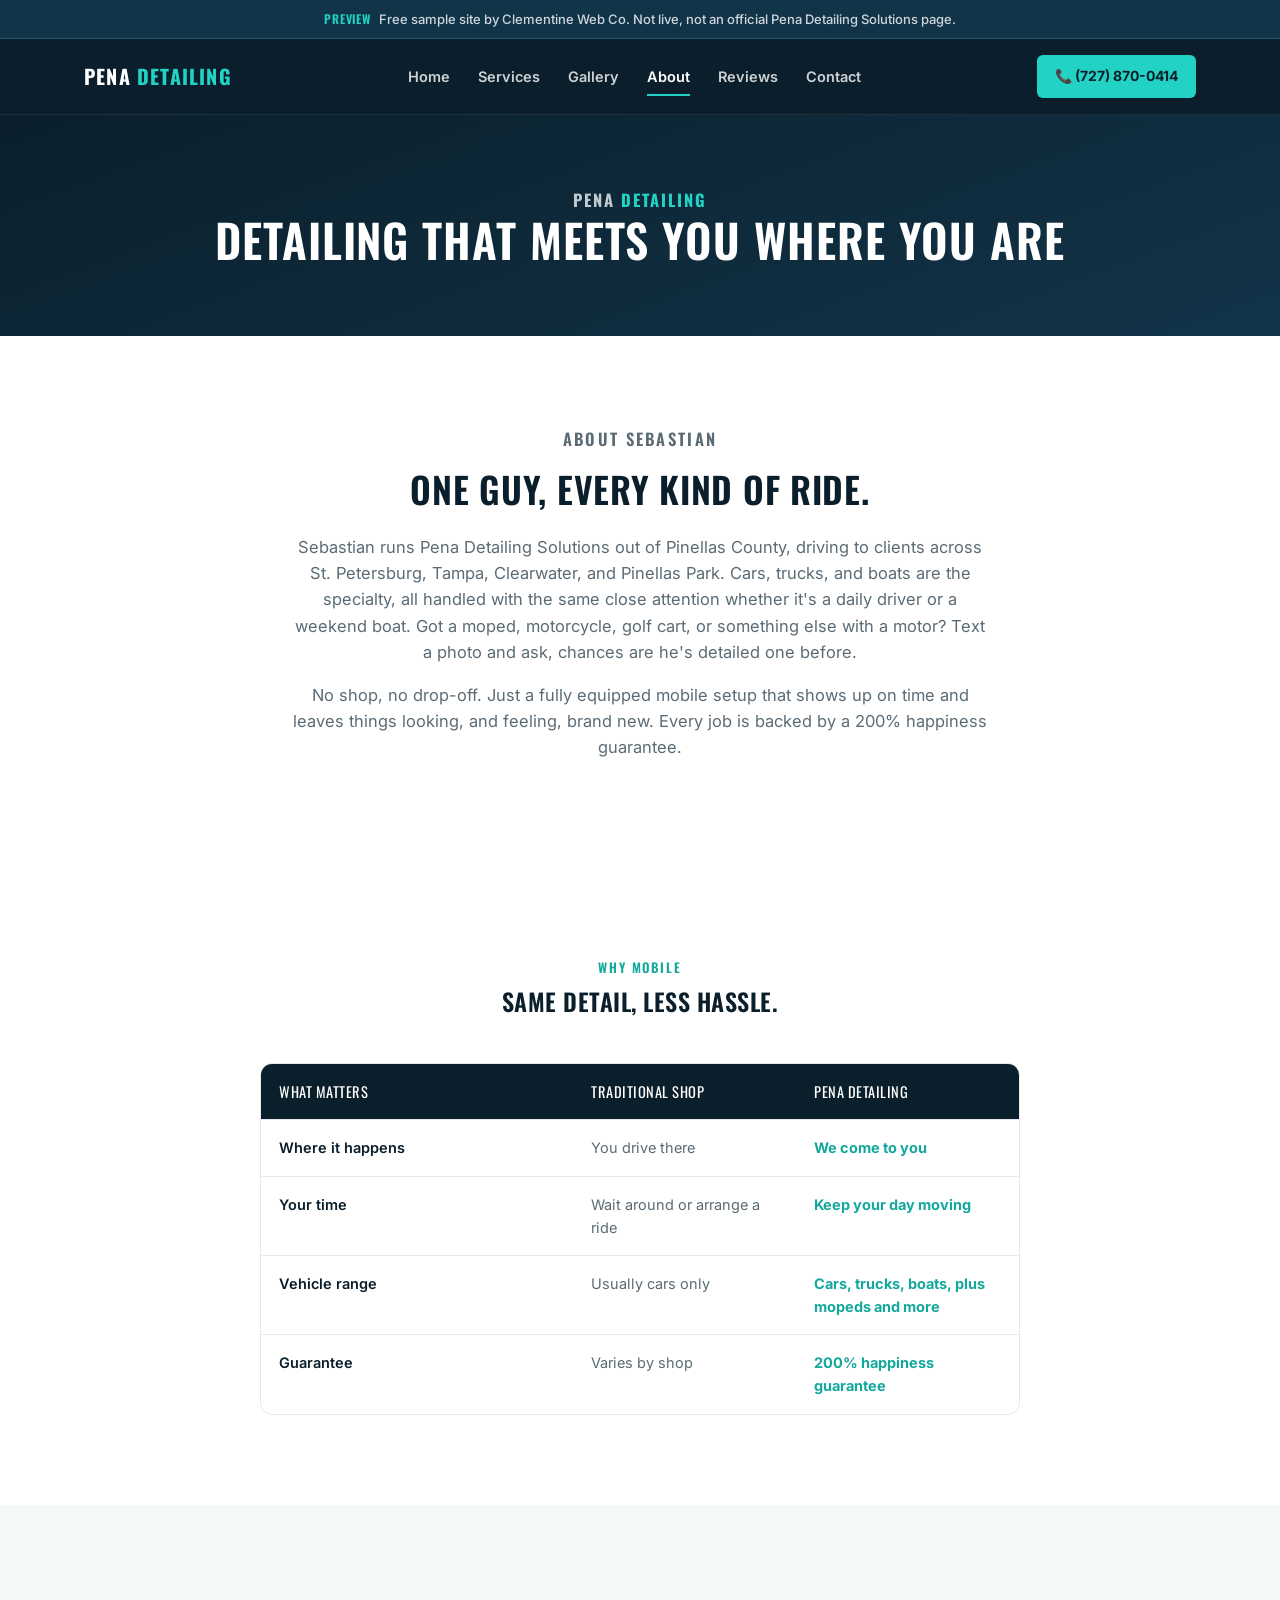
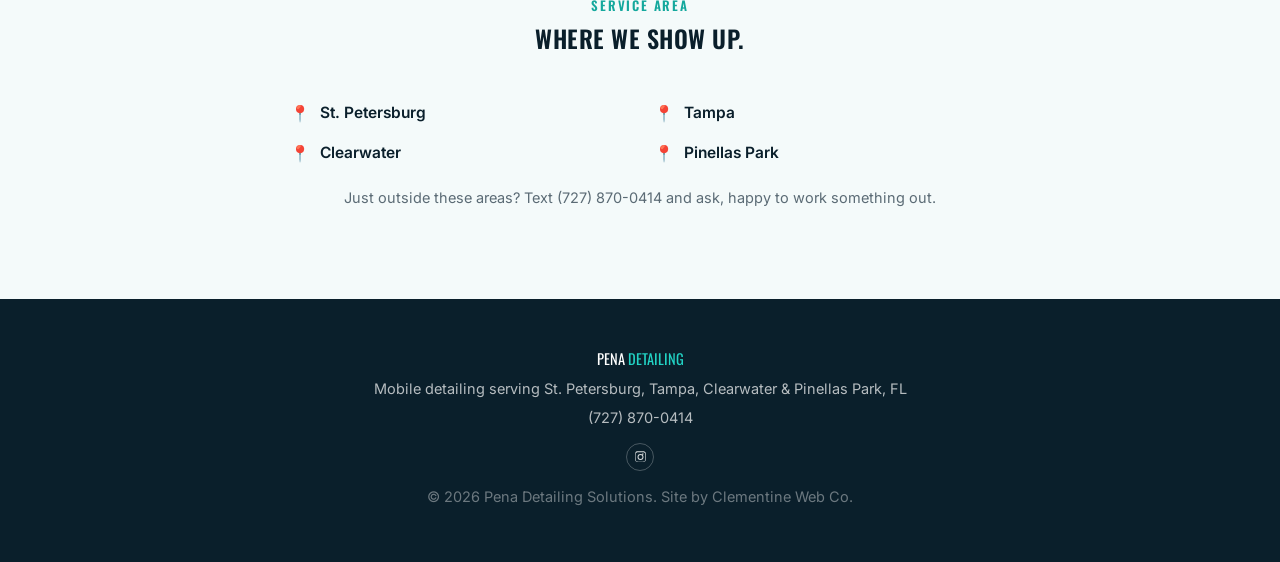
==== commit ed759d89: "Remove incorrect Facebook link (wrong Sebastian Pena) Instagram only in the footer now until a corre" ====
--- a/about.html
+++ b/about.html
@@ -106,9 +106,6 @@
         <a href="https://www.instagram.com/penasolutionsdetailing/" target="_blank" rel="noopener" aria-label="Instagram">
           <svg viewBox="0 0 24 24"><path d="M12 2.2c3.2 0 3.6 0 4.8.1 1.2.1 1.9.2 2.4.4.6.2 1 .5 1.4.9.4.4.7.8.9 1.4.2.5.3 1.2.4 2.4.1 1.2.1 1.6.1 4.8s0 3.6-.1 4.8c-.1 1.2-.2 1.9-.4 2.4-.2.6-.5 1-.9 1.4-.4.4-.8.7-1.4.9-.5.2-1.2.3-2.4.4-1.2.1-1.6.1-4.8.1s-3.6 0-4.8-.1c-1.2-.1-1.9-.2-2.4-.4-.6-.2-1-.5-1.4-.9-.4-.4-.7-.8-.9-1.4-.2-.5-.3-1.2-.4-2.4C2.2 15.6 2.2 15.2 2.2 12s0-3.6.1-4.8c.1-1.2.2-1.9.4-2.4.2-.6.5-1 .9-1.4.4-.4.8-.7 1.4-.9.5-.2 1.2-.3 2.4-.4C8.4 2.2 8.8 2.2 12 2.2zm0 1.8c-3.1 0-3.5 0-4.7.1-1 .05-1.5.2-1.9.3-.5.2-.8.4-1.1.7-.3.3-.5.6-.7 1.1-.1.4-.3.9-.3 1.9-.1 1.2-.1 1.6-.1 4.7s0 3.5.1 4.7c.05 1 .2 1.5.3 1.9.2.5.4.8.7 1.1.3.3.6.5 1.1.7.4.1.9.3 1.9.3 1.2.1 1.6.1 4.7.1s3.5 0 4.7-.1c1-.05 1.5-.2 1.9-.3.5-.2.8-.4 1.1-.7.3-.3.5-.6.7-1.1.1-.4.3-.9.3-1.9.1-1.2.1-1.6.1-4.7s0-3.5-.1-4.7c-.05-1-.2-1.5-.3-1.9-.2-.5-.4-.8-.7-1.1-.3-.3-.6-.5-1.1-.7-.4-.1-.9-.3-1.9-.3-1.2-.1-1.6-.1-4.7-.1zm0 3.5a5.5 5.5 0 1 1 0 11 5.5 5.5 0 0 1 0-11zm0 1.8a3.7 3.7 0 1 0 0 7.4 3.7 3.7 0 0 0 0-7.4zm5.7-2a1.3 1.3 0 1 1-2.6 0 1.3 1.3 0 0 1 2.6 0z"/></svg>
         </a>
-        <a href="https://www.facebook.com/people/Sebastian-Pena/100035307390961/" target="_blank" rel="noopener" aria-label="Facebook">
-          <svg viewBox="0 0 24 24"><path d="M13.5 21v-7.6h2.6l.4-3H13.5V8.4c0-.9.2-1.5 1.5-1.5h1.6V4.2C16.3 4.1 15.3 4 14.1 4c-2.4 0-4.1 1.5-4.1 4.2v2.2H7.4v3h2.6V21h3.5z"/></svg>
-        </a>
       </div>
       <p class="footer__fine">© 2026 Pena Detailing Solutions. Site by Clementine Web Co.</p>
     </div>
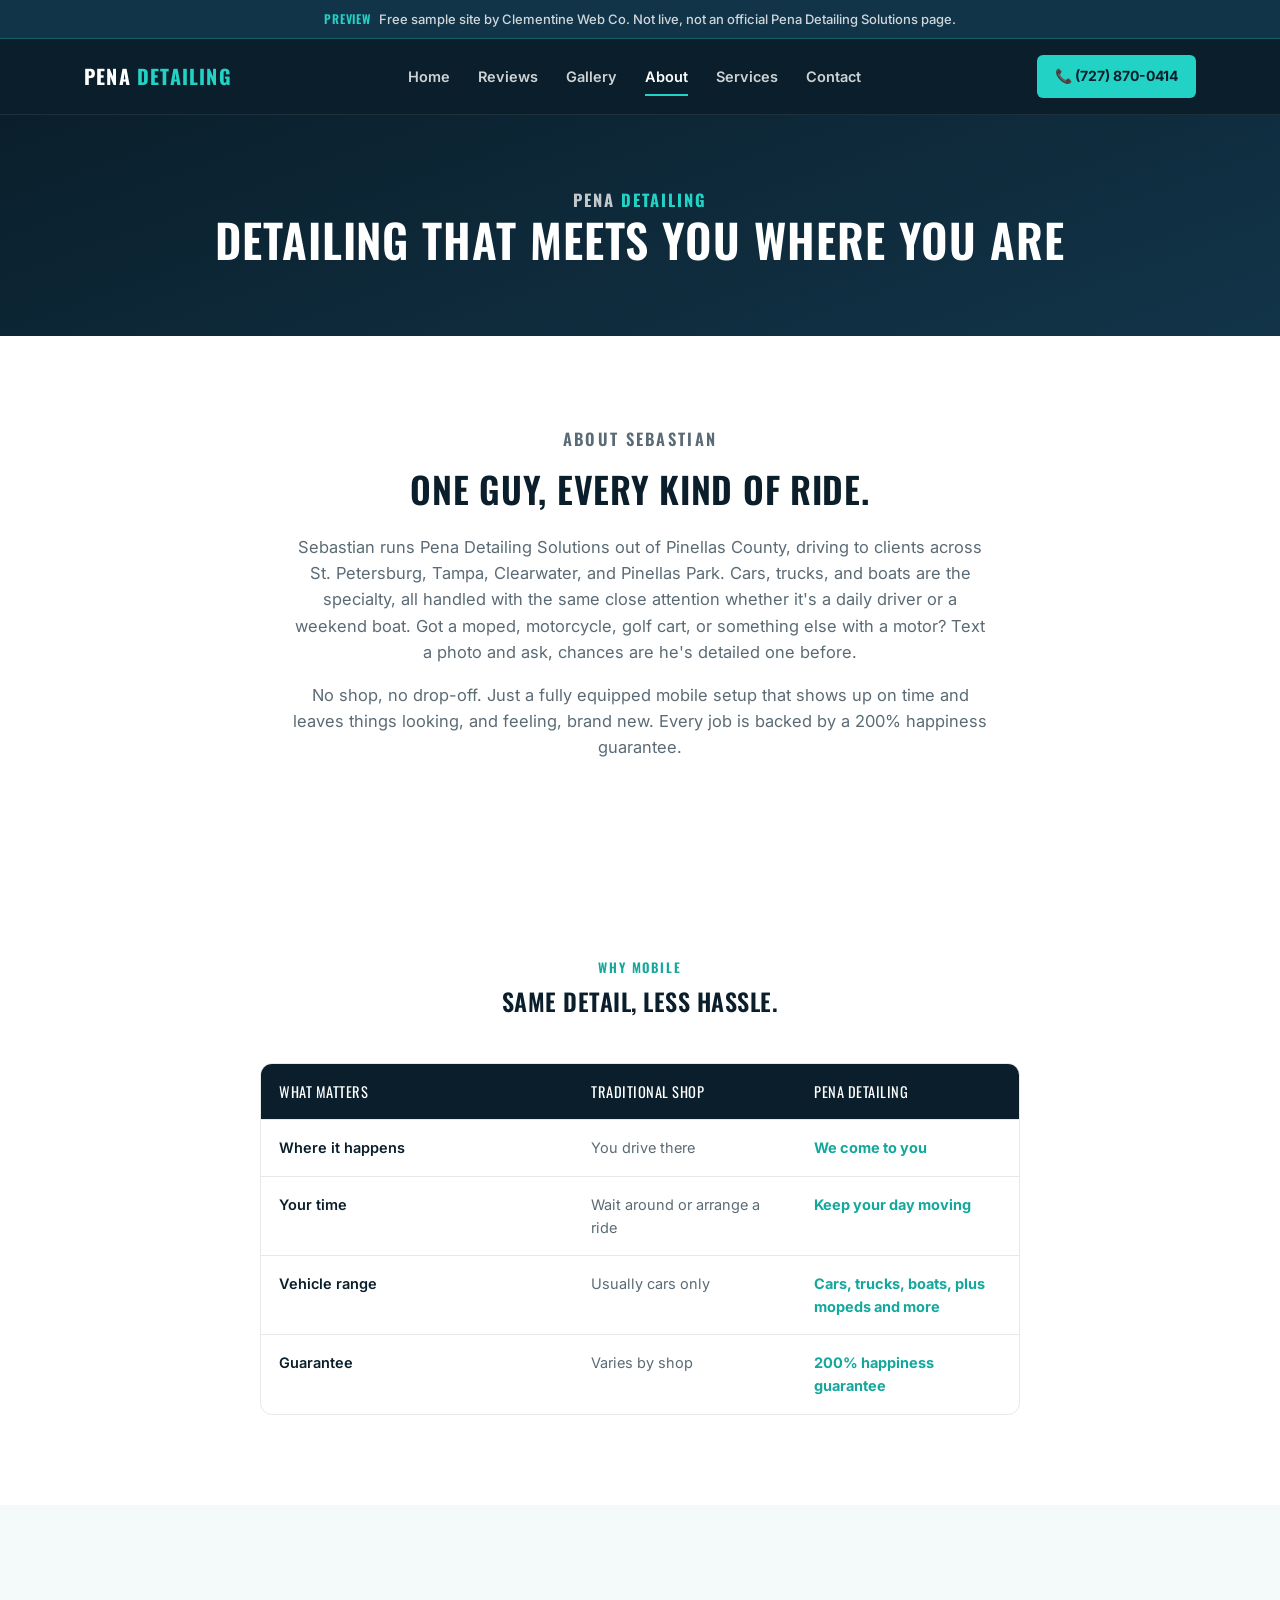
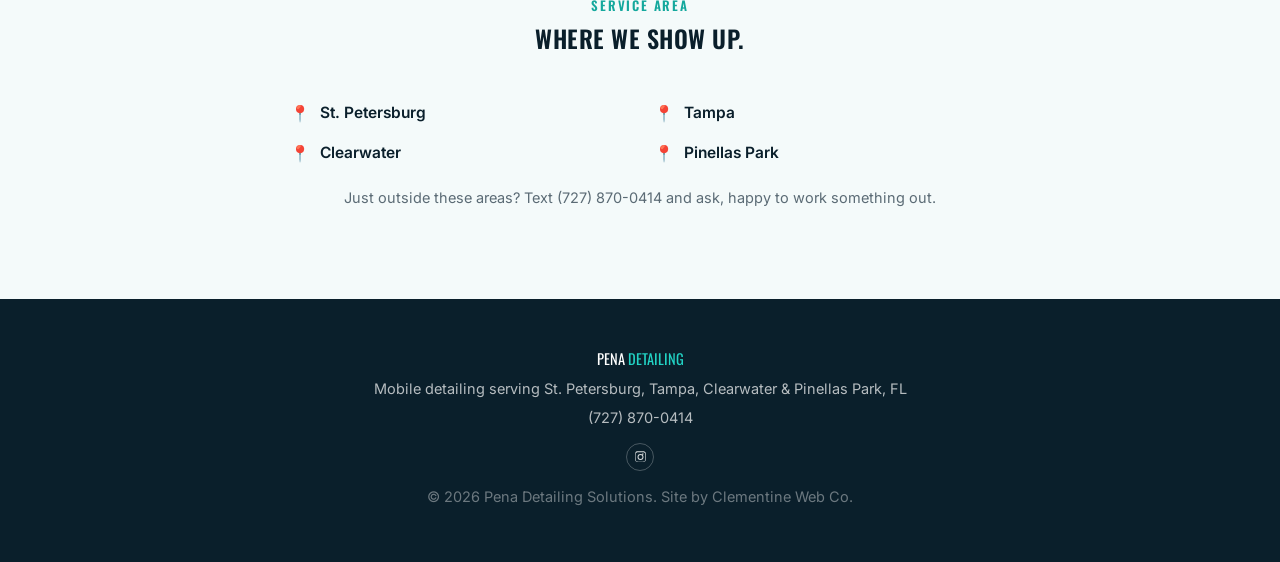
==== commit 1f3a2b27: "Swap video for interior-only slideshow, reorder nav, fix mobile bugs - Replaced the after-video with" ====
--- a/about.html
+++ b/about.html
@@ -20,10 +20,10 @@
       <a href="index.html" class="nav__logo">PENA <span>DETAILING</span></a>
       <nav class="nav__links" id="navLinks">
         <a href="index.html">Home</a>
-        <a href="services.html">Services</a>
+        <a href="reviews.html">Reviews</a>
         <a href="gallery.html">Gallery</a>
         <a href="about.html">About</a>
-        <a href="reviews.html">Reviews</a>
+        <a href="services.html">Services</a>
         <a href="contact.html">Contact</a>
       </nav>
       <a href="tel:7278700414" class="btn btn--nav nav__cta">📞 (727) 870-0414</a>
--- a/styles.css
+++ b/styles.css
@@ -114,7 +114,7 @@
     flex-direction: column; gap: 0; max-height: 0; overflow: hidden;
     transition: max-height 0.25s ease; border-bottom: 1px solid rgba(255,255,255,0.08);
   }
-  .nav__links.open { max-height: 320px; }
+  .nav__links.open { max-height: 420px; }
   .nav__links a { padding: 16px 24px; border-top: 1px solid rgba(255,255,255,0.06); }
   .nav__toggle { display: block; }
   .nav__cta { display: none; }
@@ -188,6 +188,7 @@
 
 /* How it works */
 .how { background: #F4FAFA; padding: 90px 24px; }
+.how--plain { background: var(--white); }
 .how-grid {
   max-width: 1000px; margin: 0 auto;
   display: grid; grid-template-columns: repeat(3, 1fr); gap: 36px; text-align: center;
@@ -327,6 +328,13 @@
   font-size: 13.5px; color: rgba(255,255,255,0.85);
 }
 .badge-pill strong { color: var(--aqua); }
+
+/* Instagram portfolio callout */
+.instagram-callout {
+  max-width: 560px; margin: 0 auto; text-align: center; padding: 32px;
+  border: 1px solid var(--line); border-radius: 14px; background: var(--white);
+}
+.instagram-callout p { color: var(--muted); font-size: 15px; margin-bottom: 16px; }
 
 /* Vehicle icon strip section (home) */
 .vehicle-section { padding: 48px 24px; max-width: 1160px; margin: 0 auto; }
@@ -407,6 +415,29 @@
 }
 .gallery-tile { position: relative; }
 
+/* Real media gallery tile (photo/video, not a CSS placeholder pattern) */
+.gallery-tile--media { background: var(--navy-2); padding: 0; display: block; }
+.gallery-tile--media img, .gallery-tile--media video {
+  position: absolute; inset: 0; width: 100%; height: 100%; object-fit: cover;
+}
+.gallery-tile--media span {
+  position: absolute; left: 12px; bottom: 12px; z-index: 1;
+}
+.gallery-tile--media span.tile-label--top { bottom: auto; top: 12px; }
+
+/* Slideshow variant of a real-media gallery tile (3 frames, auto-advancing) */
+.tile-slideshow img { opacity: 0; transition: opacity 0.6s ease; }
+.tile-slideshow img.active { opacity: 1; }
+.tile-slideshow .slide-dots {
+  position: absolute; bottom: 10px; left: 0; right: 0; z-index: 2;
+  display: flex; justify-content: center; gap: 6px;
+}
+.tile-slideshow .slide-dots button {
+  width: 7px; height: 7px; border-radius: 50%; border: none; padding: 0;
+  background: rgba(255,255,255,0.5); cursor: pointer;
+}
+.tile-slideshow .slide-dots button.active { background: var(--aqua); }
+
 /* Footer social icons */
 .footer__social { display: flex; gap: 10px; justify-content: center; margin: 14px 0; }
 .footer__social a {
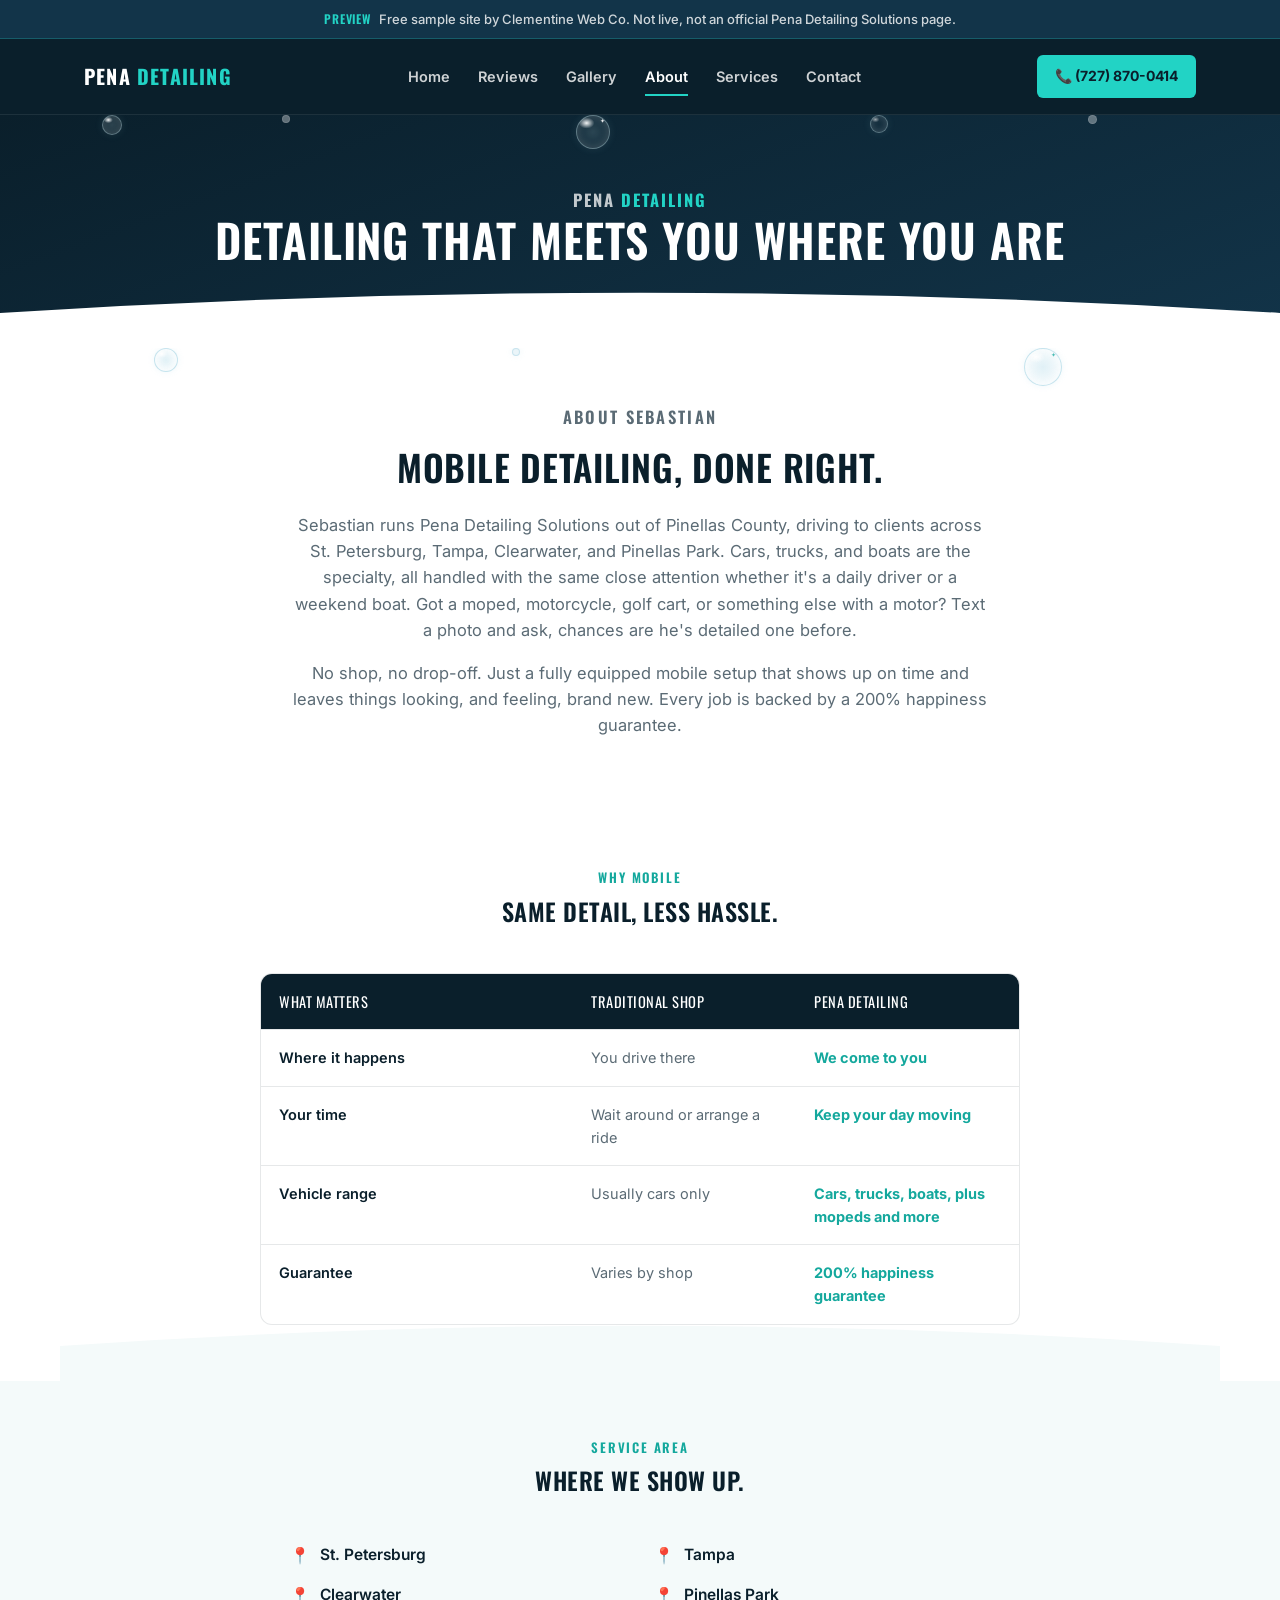
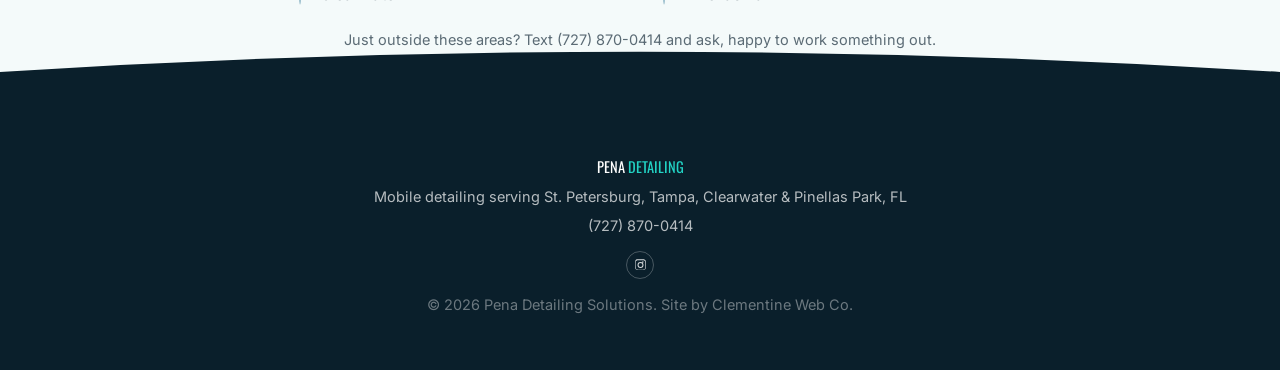
==== commit 3e841632: "Curves/texture pass, reviews redesign, gallery revamp, FAQ removed - Fixed the real stacking bug beh" ====
--- a/about.html
+++ b/about.html
@@ -34,20 +34,35 @@
   <main>
 
     <section class="page-hero">
+      <div class="bubbles" aria-hidden="true">
+        <span class="bubble" style="left:8%; width:20px; height:20px; animation-duration:12s; animation-delay:0s; --drift:12px;"></span>
+        <span class="bubble bubble--fleck" style="left:22%; width:8px; height:8px; animation-duration:9s; animation-delay:2s; --drift:-8px;"></span>
+        <span class="bubble bubble--sparkle" style="left:45%; width:34px; height:34px; animation-duration:15s; animation-delay:1s; --drift:16px;"></span>
+        <span class="bubble bubble--ring" style="left:68%; width:18px; height:18px; animation-duration:11s; animation-delay:3s; --drift:-10px;"></span>
+        <span class="bubble bubble--fleck" style="left:85%; width:9px; height:9px; animation-duration:8.5s; animation-delay:4s; --drift:10px;"></span>
+      </div>
       <p class="page-hero__brand">PENA <span>DETAILING</span></p>
       <h1>Detailing That Meets You Where You Are</h1>
+      <div class="wave-divider" aria-hidden="true">
+        <svg viewBox="0 0 1440 100" preserveAspectRatio="none"><path d="M0,60 Q720,15 1440,60 L1440,100 L0,100 Z" fill="var(--white)"/></svg>
+      </div>
     </section>
 
-    <section class="about reveal">
+    <section class="about reveal section--compact">
+      <div class="bubbles" aria-hidden="true">
+        <span class="bubble bubble--onlight" style="left:12%; width:24px; height:24px; animation-duration:13s; animation-delay:1s; --drift:14px;"></span>
+        <span class="bubble bubble--onlight bubble--fleck" style="left:40%; width:8px; height:8px; animation-duration:10s; animation-delay:3s; --drift:-8px;"></span>
+        <span class="bubble bubble--onlight bubble--sparkle" style="left:80%; width:38px; height:38px; animation-duration:16s; animation-delay:0.5s; --drift:-18px;"></span>
+      </div>
       <div class="about__inner">
         <p class="eyebrow">About Sebastian</p>
-        <h2>One guy, every kind of ride.</h2>
+        <h2>Mobile detailing, done right.</h2>
         <p>Sebastian runs Pena Detailing Solutions out of Pinellas County, driving to clients across St. Petersburg, Tampa, Clearwater, and Pinellas Park. Cars, trucks, and boats are the specialty, all handled with the same close attention whether it's a daily driver or a weekend boat. Got a moped, motorcycle, golf cart, or something else with a motor? Text a photo and ask, chances are he's detailed one before.</p>
         <p>No shop, no drop-off. Just a fully equipped mobile setup that shows up on time and leaves things looking, and feeling, brand new. Every job is backed by a 200% happiness guarantee.</p>
       </div>
     </section>
 
-    <section class="services reveal">
+    <section class="services reveal section--compact">
       <div class="section__head">
         <p class="eyebrow">Why Mobile</p>
         <h2>Same detail, less hassle.</h2>
@@ -79,9 +94,12 @@
           <div>200% happiness guarantee</div>
         </div>
       </div>
+      <div class="wave-divider" aria-hidden="true">
+        <svg viewBox="0 0 1440 100" preserveAspectRatio="none"><path d="M0,60 Q720,15 1440,60 L1440,100 L0,100 Z" fill="#F4FAFA"/></svg>
+      </div>
     </section>
 
-    <section class="how reveal">
+    <section class="how reveal section--compact">
       <div class="section__head">
         <p class="eyebrow">Service Area</p>
         <h2>Where we show up.</h2>
@@ -93,6 +111,9 @@
         <div class="area-item"><span class="pin">📍</span> Pinellas Park</div>
       </div>
       <p class="area-note">Just outside these areas? Text (727) 870-0414 and ask, happy to work something out.</p>
+      <div class="wave-divider" aria-hidden="true">
+        <svg viewBox="0 0 1440 100" preserveAspectRatio="none"><path d="M0,60 Q720,15 1440,60 L1440,100 L0,100 Z" fill="var(--navy)"/></svg>
+      </div>
     </section>
 
   </main>
--- a/styles.css
+++ b/styles.css
@@ -5,6 +5,8 @@
   --aqua: #22D3C5;
   --aqua-dark: #14A89D;
   --white: #FFFFFF;
+  --cream: #FAF6EE;
+  --baby-blue: #E7F4FB;
   --ink: #0A1F2B;
   --muted: #5B6B75;
   --line: rgba(10, 31, 43, 0.1);
@@ -56,7 +58,7 @@
   margin-bottom: 10px;
 }
 
-.section__head { max-width: 640px; margin: 0 auto 48px; text-align: center; }
+.section__head { max-width: 640px; margin: 0 auto 48px; text-align: center; position: relative; z-index: 2; }
 .section__sub { color: var(--muted); font-size: 16px; margin-top: 12px; }
 .placeholder-flag { font-style: italic; opacity: 0.85; }
 
@@ -77,6 +79,8 @@
 .btn--primary:hover { background: var(--aqua-dark); transform: translateY(-1px); }
 .btn--ghost { background: transparent; color: var(--white); border: 1.5px solid rgba(255,255,255,0.5); }
 .btn--ghost:hover { border-color: var(--white); }
+.btn--ghost-dark { color: var(--navy); border-color: var(--navy); }
+.btn--ghost-dark:hover { background: var(--navy); color: var(--white); }
 .btn--large { padding: 18px 32px; font-size: 17px; width: 100%; }
 .btn--nav { background: var(--aqua); color: var(--navy); padding: 10px 18px; font-size: 14px; }
 .btn--nav:hover { background: var(--aqua-dark); }
@@ -139,10 +143,12 @@
 .hero {
   background: linear-gradient(160deg, var(--navy) 0%, var(--navy-3) 100%);
   color: var(--white);
-  padding: 100px 24px 90px;
+  padding: 100px 24px 130px;
   text-align: center;
-}
-.hero__inner { max-width: 780px; margin: 0 auto; }
+  position: relative;
+  overflow: hidden;
+}
+.hero__inner { max-width: 780px; margin: 0 auto; position: relative; z-index: 2; }
 .hero__brand {
   font-family: var(--font-display); font-weight: 700; letter-spacing: 0.12em;
   text-transform: uppercase; font-size: clamp(22px, 4vw, 32px); color: var(--white);
@@ -154,6 +160,72 @@
 .hero__actions { display: flex; gap: 16px; justify-content: center; flex-wrap: wrap; margin-bottom: 26px; }
 .hero__note { font-size: 14px; color: rgba(255,255,255,0.55); }
 
+/* Soap bubbles, subtle floating decoration */
+.bubbles { position: absolute; inset: 0; z-index: 0; pointer-events: none; overflow: hidden; }
+.bubble {
+  position: absolute; border-radius: 50%;
+  background:
+    radial-gradient(ellipse 34% 24% at 30% 22%, rgba(255,255,255,0.95), rgba(255,255,255,0) 72%),
+    radial-gradient(circle at 50% 50%, rgba(200,235,240,0.16), rgba(200,235,240,0.05) 70%, rgba(200,235,240,0.01) 100%);
+  border: 1.5px solid rgba(210,238,242,0.4);
+  box-shadow: inset 0 0 8px rgba(255,255,255,0.2), 0 0 8px rgba(180,225,235,0.1);
+  animation: bubbleFloat linear infinite;
+}
+
+/* Ring type, thin glassy outline instead of a filled bubble */
+.bubble--ring {
+  background: radial-gradient(ellipse 40% 28% at 28% 22%, rgba(255,255,255,0.55), rgba(255,255,255,0) 62%);
+}
+
+/* Fleck type, tiny faint foam speck, no highlight detail needed at that size */
+.bubble--fleck {
+  background: rgba(255,255,255,0.35); border-color: rgba(255,255,255,0.12); box-shadow: none;
+}
+
+/* Light-blue variant for bubbles drifting over white/cream sections, matches a
+   pale-blue soap-bubble reference (crisp oval glare, thin visible rim, subtle tint) */
+.bubble--onlight {
+  background:
+    radial-gradient(ellipse 34% 24% at 30% 22%, rgba(255,255,255,0.95), rgba(255,255,255,0) 72%),
+    radial-gradient(circle at 50% 50%, rgba(160,210,228,0.32), rgba(160,210,228,0.1) 70%, rgba(160,210,228,0.03) 100%);
+  border: 1.5px solid rgba(140,200,220,0.45);
+  box-shadow: inset 0 0 8px rgba(255,255,255,0.5), 0 0 6px rgba(140,200,220,0.15);
+}
+.bubble--onlight.bubble--ring { background: radial-gradient(ellipse 40% 28% at 28% 22%, rgba(255,255,255,0.85), rgba(255,255,255,0) 62%); }
+.bubble--onlight.bubble--fleck { background: rgba(140,200,220,0.3); border-color: rgba(140,200,220,0.25); }
+
+/* Sparkle, a small twinkling glint on the larger bubbles */
+.bubble--sparkle::after {
+  content: '✦'; position: absolute; top: 8%; right: 14%; font-size: 0.4em; line-height: 1;
+  color: rgba(255,255,255,0.9); animation: sparkleTwinkle 2.4s ease-in-out infinite;
+}
+.bubble--onlight.bubble--sparkle::after { color: rgba(20,168,157,0.75); }
+
+@keyframes bubbleFloat {
+  0% { transform: translate(0, 20px) scale(0.94); opacity: 0; }
+  10% { opacity: 0.8; }
+  90% { opacity: 0.6; }
+  100% { transform: translate(var(--drift, 24px), -340px) scale(1.04); opacity: 0; }
+}
+@keyframes sparkleTwinkle {
+  0%, 100% { opacity: 0.2; transform: scale(0.7); }
+  50% { opacity: 1; transform: scale(1.15); }
+}
+
+@media (max-width: 560px) {
+  .bubbles { display: none; }
+}
+
+/* Curved section dividers, replaces hard rectangular color-block edges */
+.wave-divider {
+  position: absolute; left: 0; right: 0; bottom: -1px; line-height: 0; z-index: 1; pointer-events: none;
+}
+.wave-divider svg { display: block; width: 100%; height: 90px; }
+
+@media (max-width: 560px) {
+  .wave-divider svg { height: 50px; }
+}
+
 @media (max-width: 560px) {
   .hero { padding: 56px 20px 48px; }
   .hero__brand { margin-bottom: 12px; }
@@ -162,7 +234,7 @@
 }
 
 /* Services */
-.services { padding: 90px 24px; max-width: 1160px; margin: 0 auto; }
+.services { padding: 90px 24px; max-width: 1160px; margin: 0 auto; position: relative; }
 .service-grid {
   display: grid; grid-template-columns: repeat(3, 1fr); gap: 24px;
 }
@@ -187,10 +259,10 @@
 }
 
 /* How it works */
-.how { background: #F4FAFA; padding: 90px 24px; }
+.how { background: #F4FAFA; padding: 90px 24px; position: relative; }
 .how--plain { background: var(--white); }
 .how-grid {
-  max-width: 1000px; margin: 0 auto;
+  max-width: 1000px; margin: 0 auto; position: relative; z-index: 2;
   display: grid; grid-template-columns: repeat(3, 1fr); gap: 36px; text-align: center;
 }
 .how-step__num {
@@ -205,9 +277,61 @@
   .how-grid { grid-template-columns: 1fr; }
 }
 
+/* Gallery — featured transformation showcase */
+.showcase-grid {
+  max-width: 820px; margin: 40px auto 0; position: relative; z-index: 2;
+  display: grid; grid-template-columns: 1fr 1fr; gap: 24px;
+}
+.showcase-media.gallery-tile {
+  aspect-ratio: 3/4; border-radius: 14px;
+  box-shadow: 0 24px 60px rgba(10,31,43,0.16); cursor: zoom-in;
+}
+.showcase-media.gallery-tile:hover { box-shadow: 0 28px 70px rgba(10,31,43,0.22); }
+.showcase-quote {
+  max-width: 600px; margin: 40px auto 0; text-align: center; position: relative; z-index: 2;
+}
+.showcase-quote p { font-size: 17px; font-style: italic; color: var(--ink); margin-bottom: 10px; }
+.showcase-quote cite { font-size: 14px; color: var(--muted); font-style: normal; }
+
+@media (max-width: 560px) {
+  .showcase-grid { grid-template-columns: 1fr; max-width: 320px; }
+}
+
+/* Lightbox for showcase images */
+.lightbox {
+  position: fixed; inset: 0; background: rgba(10,31,43,0.92); z-index: 300;
+  display: none; align-items: center; justify-content: center; padding: 32px;
+}
+.lightbox.open { display: flex; }
+.lightbox img { max-width: 90vw; max-height: 85vh; border-radius: 10px; display: block; }
+.lightbox__close {
+  position: absolute; top: 20px; right: 24px; background: none; border: none;
+  color: var(--white); font-size: 32px; line-height: 1; cursor: pointer; padding: 8px;
+}
+
+/* "More vehicles" coming-soon cards, replaces sparse per-type mini-grids */
+.coming-soon-grid {
+  max-width: 900px; margin: 0 auto; position: relative; z-index: 2;
+  display: grid; grid-template-columns: repeat(4, 1fr); gap: 20px;
+}
+.coming-soon-tile {
+  text-align: center; padding: 32px 20px; border-radius: 12px;
+  border: 1px dashed var(--line); background: var(--white);
+}
+.coming-soon-tile__icon { font-size: 32px; display: block; margin-bottom: 12px; }
+.coming-soon-tile h3 { font-size: 16px; text-transform: none; letter-spacing: 0; margin-bottom: 6px; }
+.coming-soon-tile p { color: var(--muted); font-size: 13.5px; }
+
+@media (max-width: 860px) {
+  .coming-soon-grid { grid-template-columns: repeat(2, 1fr); }
+}
+@media (max-width: 480px) {
+  .coming-soon-grid { grid-template-columns: 1fr; }
+}
+
 /* Gallery */
-.gallery { padding: 90px 24px; max-width: 1160px; margin: 0 auto; }
-.gallery-grid { display: grid; grid-template-columns: repeat(4, 1fr); gap: 18px; }
+.gallery { padding: 90px 24px; max-width: 1160px; margin: 0 auto; position: relative; }
+.gallery-grid { display: grid; grid-template-columns: repeat(4, 1fr); gap: 18px; position: relative; z-index: 2; }
 .gallery-tile {
   aspect-ratio: 4/5; border-radius: 10px;
   background: repeating-linear-gradient(135deg, var(--navy-2), var(--navy-2) 12px, var(--navy-3) 12px, var(--navy-3) 24px);
@@ -223,41 +347,42 @@
 }
 
 /* Reviews */
-.reviews { background: var(--navy); color: var(--white); padding: 90px 24px; }
-.reviews .section__sub { color: rgba(255,255,255,0.7); }
+.reviews { background: var(--baby-blue); color: var(--ink); padding: 90px 24px; position: relative; }
+.reviews .section__sub { color: var(--muted); }
 .rating-row {
   display: flex; gap: 14px; justify-content: center; flex-wrap: wrap; margin-bottom: 48px;
+  position: relative; z-index: 2;
 }
 .rating-pill {
-  border: 1px solid rgba(255,255,255,0.2); border-radius: 999px;
-  padding: 10px 20px; font-size: 14px; color: rgba(255,255,255,0.85);
-}
-.rating-pill strong { color: var(--aqua); margin-right: 6px; }
+  border: 1px solid var(--line); border-radius: 999px;
+  padding: 10px 20px; font-size: 14px; color: var(--muted);
+}
+.rating-pill strong { color: var(--aqua-dark); margin-right: 6px; }
 .review-grid {
-  max-width: 1100px; margin: 0 auto;
+  max-width: 1100px; margin: 0 auto; position: relative; z-index: 2;
   display: grid; grid-template-columns: repeat(3, 1fr); gap: 24px;
 }
 .review {
-  background: rgba(255,255,255,0.05); border: 1px solid rgba(255,255,255,0.1);
+  background: var(--white); border: 1px solid var(--line);
   border-radius: 10px; padding: 28px;
 }
-.review--featured { border-color: var(--aqua); background: rgba(34,211,197,0.08); }
-.review p { font-size: 15.5px; margin-bottom: 16px; color: rgba(255,255,255,0.9); }
-.review cite { font-size: 13.5px; color: rgba(255,255,255,0.55); font-style: normal; }
+.review--featured { border-color: var(--aqua-dark); background: rgba(34,211,197,0.06); }
+.review p { font-size: 15.5px; margin-bottom: 16px; color: var(--ink); }
+.review cite { font-size: 13.5px; color: var(--muted); font-style: normal; }
 
 @media (max-width: 860px) {
   .review-grid { grid-template-columns: 1fr; }
 }
 
 /* About */
-.about { padding: 90px 24px; }
-.about__inner { max-width: 700px; margin: 0 auto; text-align: center; }
+.about { padding: 90px 24px; position: relative; }
+.about__inner { max-width: 700px; margin: 0 auto; text-align: center; position: relative; z-index: 2; }
 .about h2 { margin-bottom: 24px; font-size: clamp(26px, 4vw, 36px); }
 .about p { color: var(--muted); font-size: 16.5px; margin-bottom: 16px; }
 
 /* Contact */
 .contact { background: #F4FAFA; padding: 90px 24px; }
-.contact__inner { max-width: 720px; margin: 0 auto; text-align: center; }
+.contact__inner { max-width: 720px; margin: 0 auto; text-align: center; position: relative; z-index: 2; }
 .contact__grid { display: flex; flex-direction: column; gap: 24px; align-items: center; margin-top: 36px; }
 
 /* One-time review popup, bottom-right, shows once per browser */
@@ -297,16 +422,17 @@
 /* Interior page hero (Services / Gallery / About / Reviews / Contact) */
 .page-hero {
   background: linear-gradient(160deg, var(--navy) 0%, var(--navy-3) 100%);
-  color: var(--white); padding: 72px 24px 56px; text-align: center;
+  color: var(--white); padding: 72px 24px 68px; text-align: center;
+  position: relative; overflow: hidden;
 }
 .page-hero__brand {
   font-family: var(--font-display); font-weight: 700; letter-spacing: 0.12em;
   text-transform: uppercase; font-size: clamp(16px, 2.5vw, 19px); color: rgba(255,255,255,0.85);
-  margin-bottom: 10px;
+  margin-bottom: 10px; position: relative; z-index: 2;
 }
 .page-hero__brand span { color: var(--aqua); }
-.page-hero h1 { font-size: clamp(30px, 4.5vw, 46px); margin-bottom: 14px; }
-.page-hero p { color: rgba(255,255,255,0.75); max-width: 560px; margin: 0 auto; font-size: 16.5px; }
+.page-hero h1 { font-size: clamp(30px, 4.5vw, 46px); margin-bottom: 14px; position: relative; z-index: 2; }
+.page-hero p { color: rgba(255,255,255,0.75); max-width: 560px; margin: 0 auto; font-size: 16.5px; position: relative; z-index: 2; }
 
 @media (max-width: 560px) {
   .page-hero { padding: 44px 20px 36px; }
@@ -333,20 +459,21 @@
 .instagram-callout {
   max-width: 560px; margin: 0 auto; text-align: center; padding: 32px;
   border: 1px solid var(--line); border-radius: 14px; background: var(--white);
+  position: relative; z-index: 2;
 }
 .instagram-callout p { color: var(--muted); font-size: 15px; margin-bottom: 16px; }
 
 /* Vehicle icon strip section (home) */
-.vehicle-section { padding: 48px 24px; max-width: 1160px; margin: 0 auto; }
+.vehicle-section { padding: 48px 24px; max-width: 1160px; margin: 0 auto; position: relative; }
 
 /* Small reusable layout utilities, used across pages instead of inline styles */
-.section__more { text-align: center; margin-top: 24px; }
+.section__more { text-align: center; margin-top: 24px; position: relative; z-index: 2; }
 .cta-actions { margin-top: 28px; display: flex; gap: 16px; justify-content: center; flex-wrap: wrap; }
-.btn--ghost-dark { color: var(--navy); border-color: var(--navy); }
 .section--tight { padding-top: 60px; }
+.section--compact { padding-top: 56px; padding-bottom: 56px; }
 
 .vehicle-strip {
-  max-width: 1000px; margin: 0 auto; display: flex; justify-content: center;
+  max-width: 1000px; margin: 0 auto; position: relative; z-index: 2; display: flex; justify-content: center;
   gap: 10px; flex-wrap: wrap;
 }
 .vehicle-chip {
@@ -357,7 +484,7 @@
 .vehicle-chip span.emoji { font-size: 18px; }
 
 /* Why mobile comparison table */
-.compare { max-width: 760px; margin: 0 auto; border: 1px solid var(--line); border-radius: 12px; overflow: hidden; }
+.compare { max-width: 760px; margin: 0 auto; border: 1px solid var(--line); border-radius: 12px; overflow: hidden; position: relative; z-index: 2; background: var(--white); }
 .compare-row { display: grid; grid-template-columns: 1.4fr 1fr 1fr; }
 .compare-row + .compare-row { border-top: 1px solid var(--line); }
 .compare-row > div { padding: 16px 18px; font-size: 14.5px; }
@@ -377,7 +504,7 @@
 
 /* Service area list */
 .area-grid {
-  max-width: 700px; margin: 0 auto; display: grid; grid-template-columns: repeat(2, 1fr);
+  max-width: 700px; margin: 0 auto; position: relative; z-index: 2; display: grid; grid-template-columns: repeat(2, 1fr);
   gap: 14px 28px;
 }
 .area-item { display: flex; align-items: center; gap: 10px; font-weight: 600; font-size: 15.5px; }
@@ -391,6 +518,7 @@
 /* Services page: package rows */
 .package {
   max-width: 900px; margin: 0 auto 20px; border: 1px solid var(--line); border-radius: 10px;
+  background: var(--white); position: relative; z-index: 2;
   padding: 26px 30px; display: flex; justify-content: space-between; align-items: center; gap: 20px; flex-wrap: wrap;
 }
 .package h3 { font-size: 19px; margin-bottom: 6px; text-transform: none; letter-spacing: 0; }
@@ -398,15 +526,12 @@
 .package__price { font-family: var(--font-display); color: var(--aqua-dark); font-size: 22px; white-space: nowrap; }
 
 /* FAQ */
-.faq { max-width: 720px; margin: 0 auto; }
-.faq-item { border-bottom: 1px solid var(--line); padding: 20px 0; }
-.faq-item h3 { font-size: 16.5px; text-transform: none; letter-spacing: 0; margin-bottom: 8px; }
-.faq-item p { color: var(--muted); font-size: 15px; }
 
 /* Gallery page grouping */
 .gallery-group-label {
   font-family: var(--font-display); text-transform: uppercase; letter-spacing: 0.06em;
   font-size: 14px; color: var(--muted); margin: 40px 0 16px; text-align: center;
+  position: relative; z-index: 2;
 }
 .gallery-tile.has-video::before {
   content: '▶'; position: absolute; margin: auto; inset: 0; width: 44px; height: 44px;
@@ -421,7 +546,7 @@
   position: absolute; inset: 0; width: 100%; height: 100%; object-fit: cover;
 }
 .gallery-tile--media span {
-  position: absolute; left: 12px; bottom: 12px; z-index: 1;
+  position: absolute; left: 12px; bottom: 12px; z-index: 2;
 }
 .gallery-tile--media span.tile-label--top { bottom: auto; top: 12px; }
 
@@ -451,30 +576,30 @@
 
 /* Big review stat block */
 .review-stat {
-  max-width: 720px; margin: 0 auto 48px; text-align: center;
+  max-width: 720px; margin: 0 auto 48px; text-align: center; position: relative; z-index: 2;
 }
 .review-stat__number {
-  font-family: var(--font-display); font-size: clamp(56px, 8vw, 88px); color: var(--aqua);
+  font-family: var(--font-display); font-size: clamp(56px, 8vw, 88px); color: var(--aqua-dark);
   line-height: 1;
 }
-.review-stat__stars { font-size: 22px; letter-spacing: 4px; margin: 10px 0; color: var(--aqua); }
-.review-stat__label { color: rgba(255,255,255,0.7); font-size: 15.5px; }
+.review-stat__stars { font-size: 22px; letter-spacing: 4px; margin: 10px 0; color: var(--aqua-dark); }
+.review-stat__label { color: var(--muted); font-size: 15.5px; }
 .review-stat__breakdown {
   display: flex; gap: 22px; justify-content: center; margin-top: 20px; flex-wrap: wrap;
-  font-size: 13.5px; color: rgba(255,255,255,0.55);
-}
-.review-stat__breakdown strong { color: rgba(255,255,255,0.9); }
+  font-size: 13.5px; color: var(--muted);
+}
+.review-stat__breakdown strong { color: var(--ink); }
 
 /* Review card avatars + stars */
 .review__top { display: flex; align-items: center; gap: 12px; margin-bottom: 14px; }
 .review__avatar {
-  width: 40px; height: 40px; border-radius: 50%; background: var(--aqua-dark); color: var(--navy);
+  width: 40px; height: 40px; border-radius: 50%; background: var(--aqua-dark); color: var(--white);
   display: flex; align-items: center; justify-content: center; font-family: var(--font-display);
   font-weight: 700; font-size: 15px; flex-shrink: 0;
 }
-.review__meta cite { display: block; font-size: 13.5px; }
-.review__stars { color: var(--aqua); font-size: 13px; letter-spacing: 1px; }
-.review--featured .review__avatar { background: var(--aqua); }
+.review__meta cite { display: block; font-size: 13.5px; color: var(--muted); }
+.review__stars { color: var(--aqua-dark); font-size: 13px; letter-spacing: 1px; }
+.review--featured .review__avatar { background: var(--aqua-dark); }
 
 /* Scan-to-text QR card (desktop-friendly alternative to email) */
 .qr-card {
